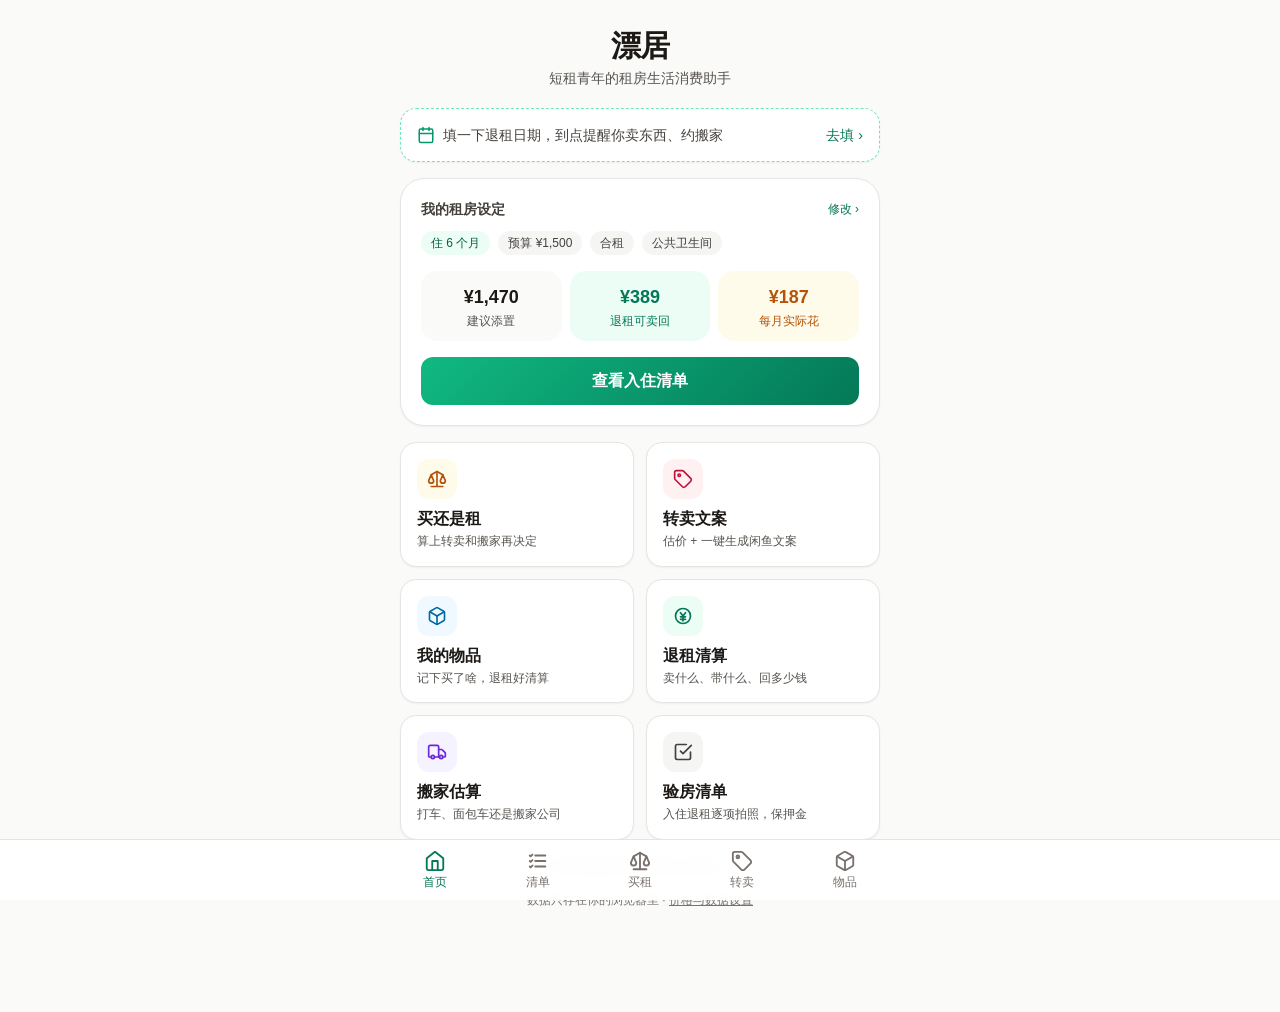
==== index.html @ 9e0af1b1 "全面优化：多页路由、本地持久化、物品库/退租清算/倒计时/验房/搬家估算、价格可改、自动更新价格、Tailwind 预编译" ====
<!DOCTYPE html>
<html lang="zh-CN">
<head>
  <meta charset="UTF-8">
  <meta name="viewport" content="width=device-width, initial-scale=1.0, viewport-fit=cover">
  <meta name="theme-color" content="#059669">
  <meta name="description" content="漂居：短租青年的租房生活消费助手。入住清单、买还是租、转卖文案、退租清算、搬家估算、验房清单。">
  <title>漂居 · 短租青年的租房生活消费助手</title>
  <link rel="icon" href="data:image/svg+xml,<svg xmlns='http://www.w3.org/2000/svg' viewBox='0 0 100 100'><text y='.9em' font-size='90'>🏠</text></svg>">
  <link rel="stylesheet" href="css/app.css">
</head>
<body class="min-h-screen">
  <a href="#main-content" class="sr-only focus:not-sr-only focus:fixed focus:top-2 focus:left-2 focus:z-50 focus:bg-white focus:px-3 focus:py-2 focus:rounded-lg">跳到主要内容</a>

  <main id="main-content" tabindex="-1" class="max-w-lg mx-auto px-4 pt-5 outline-none" style="padding-bottom: calc(96px + env(safe-area-inset-bottom));">
    <noscript><p class="text-center text-stone-700 py-10">漂居需要开启 JavaScript 才能使用。</p></noscript>
  </main>

  <nav aria-label="主导航" class="fixed bottom-0 inset-x-0 z-40 bg-white/95 backdrop-blur border-t border-stone-200" style="padding-bottom: env(safe-area-inset-bottom);">
    <ul class="max-w-lg mx-auto grid grid-cols-5 text-stone-500">
      <li><a href="#/" data-nav="/" class="flex flex-col items-center gap-0.5 py-2.5 text-xs font-medium">
        <svg width="22" height="22" viewBox="0 0 24 24" fill="none" stroke="currentColor" stroke-width="2" stroke-linecap="round" stroke-linejoin="round" aria-hidden="true"><path d="m3 9 9-7 9 7v11a2 2 0 0 1-2 2H5a2 2 0 0 1-2-2z"/><polyline points="9 22 9 12 15 12 15 22"/></svg>首页</a></li>
      <li><a href="#/recommend" data-nav="/recommend" class="flex flex-col items-center gap-0.5 py-2.5 text-xs font-medium">
        <svg width="22" height="22" viewBox="0 0 24 24" fill="none" stroke="currentColor" stroke-width="2" stroke-linecap="round" stroke-linejoin="round" aria-hidden="true"><path d="M9 6h11M9 12h11M9 18h11"/><path d="m3 6 1 1 2-2M3 12l1 1 2-2M3 18l1 1 2-2"/></svg>清单</a></li>
      <li><a href="#/buy-or-rent" data-nav="/buy-or-rent" class="flex flex-col items-center gap-0.5 py-2.5 text-xs font-medium">
        <svg width="22" height="22" viewBox="0 0 24 24" fill="none" stroke="currentColor" stroke-width="2" stroke-linecap="round" stroke-linejoin="round" aria-hidden="true"><path d="M12 3v18M5 21h14"/><path d="m5 7 7-4 7 4"/><path d="M2 14l3-7 3 7a3 3 0 0 1-6 0zM16 14l3-7 3 7a3 3 0 0 1-6 0z"/></svg>买租</a></li>
      <li><a href="#/moving" data-nav="/moving" class="flex flex-col items-center gap-0.5 py-2.5 text-xs font-medium">
        <svg width="22" height="22" viewBox="0 0 24 24" fill="none" stroke="currentColor" stroke-width="2" stroke-linecap="round" stroke-linejoin="round" aria-hidden="true"><path d="M12.6 2.6A2 2 0 0 0 11.2 2H4a2 2 0 0 0-2 2v7.2a2 2 0 0 0 .6 1.4l8.7 8.7a2.4 2.4 0 0 0 3.4 0l6.6-6.6a2.4 2.4 0 0 0 0-3.4z"/><circle cx="7.5" cy="7.5" r="1.5"/></svg>转卖</a></li>
      <li><a href="#/inventory" data-nav="/inventory" class="flex flex-col items-center gap-0.5 py-2.5 text-xs font-medium">
        <svg width="22" height="22" viewBox="0 0 24 24" fill="none" stroke="currentColor" stroke-width="2" stroke-linecap="round" stroke-linejoin="round" aria-hidden="true"><path d="M21 8a2 2 0 0 0-1-1.73l-7-4a2 2 0 0 0-2 0l-7 4A2 2 0 0 0 3 8v8a2 2 0 0 0 1 1.73l7 4a2 2 0 0 0 2 0l7-4A2 2 0 0 0 21 16Z"/><path d="m3.3 7 8.7 5 8.7-5"/><path d="M12 22V12"/></svg>物品</a></li>
    </ul>
  </nav>

  <div id="toast" role="status" aria-live="polite" class="bg-stone-900 text-white text-sm px-4 py-2.5 rounded-xl shadow-lg"></div>

  <script src="js/data.js"></script>
  <script src="js/checklists.js"></script>
  <script src="js/store.js"></script>
  <script src="js/engine.js"></script>
  <script src="js/ui.js"></script>
  <script src="js/pages-a.js"></script>
  <script src="js/pages-b.js"></script>
  <script src="js/pages-c.js"></script>
  <script src="js/handlers.js"></script>
  <script src="js/app.js"></script>
</body>
</html>
---- css/app.css ----
*,:after,:before{--tw-border-spacing-x:0;--tw-border-spacing-y:0;--tw-translate-x:0;--tw-translate-y:0;--tw-rotate:0;--tw-skew-x:0;--tw-skew-y:0;--tw-scale-x:1;--tw-scale-y:1;--tw-pan-x: ;--tw-pan-y: ;--tw-pinch-zoom: ;--tw-scroll-snap-strictness:proximity;--tw-gradient-from-position: ;--tw-gradient-via-position: ;--tw-gradient-to-position: ;--tw-ordinal: ;--tw-slashed-zero: ;--tw-numeric-figure: ;--tw-numeric-spacing: ;--tw-numeric-fraction: ;--tw-ring-inset: ;--tw-ring-offset-width:0px;--tw-ring-offset-color:#fff;--tw-ring-color:rgba(59,130,246,.5);--tw-ring-offset-shadow:0 0 #0000;--tw-ring-shadow:0 0 #0000;--tw-shadow:0 0 #0000;--tw-shadow-colored:0 0 #0000;--tw-blur: ;--tw-brightness: ;--tw-contrast: ;--tw-grayscale: ;--tw-hue-rotate: ;--tw-invert: ;--tw-saturate: ;--tw-sepia: ;--tw-drop-shadow: ;--tw-backdrop-blur: ;--tw-backdrop-brightness: ;--tw-backdrop-contrast: ;--tw-backdrop-grayscale: ;--tw-backdrop-hue-rotate: ;--tw-backdrop-invert: ;--tw-backdrop-opacity: ;--tw-backdrop-saturate: ;--tw-backdrop-sepia: ;--tw-contain-size: ;--tw-contain-layout: ;--tw-contain-paint: ;--tw-contain-style: }::backdrop{--tw-border-spacing-x:0;--tw-border-spacing-y:0;--tw-translate-x:0;--tw-translate-y:0;--tw-rotate:0;--tw-skew-x:0;--tw-skew-y:0;--tw-scale-x:1;--tw-scale-y:1;--tw-pan-x: ;--tw-pan-y: ;--tw-pinch-zoom: ;--tw-scroll-snap-strictness:proximity;--tw-gradient-from-position: ;--tw-gradient-via-position: ;--tw-gradient-to-position: ;--tw-ordinal: ;--tw-slashed-zero: ;--tw-numeric-figure: ;--tw-numeric-spacing: ;--tw-numeric-fraction: ;--tw-ring-inset: ;--tw-ring-offset-width:0px;--tw-ring-offset-color:#fff;--tw-ring-color:rgba(59,130,246,.5);--tw-ring-offset-shadow:0 0 #0000;--tw-ring-shadow:0 0 #0000;--tw-shadow:0 0 #0000;--tw-shadow-colored:0 0 #0000;--tw-blur: ;--tw-brightness: ;--tw-contrast: ;--tw-grayscale: ;--tw-hue-rotate: ;--tw-invert: ;--tw-saturate: ;--tw-sepia: ;--tw-drop-shadow: ;--tw-backdrop-blur: ;--tw-backdrop-brightness: ;--tw-backdrop-contrast: ;--tw-backdrop-grayscale: ;--tw-backdrop-hue-rotate: ;--tw-backdrop-invert: ;--tw-backdrop-opacity: ;--tw-backdrop-saturate: ;--tw-backdrop-sepia: ;--tw-contain-size: ;--tw-contain-layout: ;--tw-contain-paint: ;--tw-contain-style: }/*! tailwindcss v3.4.17 | MIT License | https://tailwindcss.com*/*,:after,:before{box-sizing:border-box;border:0 solid #e5e7eb}:after,:before{--tw-content:""}:host,html{line-height:1.5;-webkit-text-size-adjust:100%;-moz-tab-size:4;-o-tab-size:4;tab-size:4;font-family:ui-sans-serif,system-ui,sans-serif,Apple Color Emoji,Segoe UI Emoji,Segoe UI Symbol,Noto Color Emoji;font-feature-settings:normal;font-variation-settings:normal;-webkit-tap-highlight-color:transparent}body{margin:0;line-height:inherit}hr{height:0;color:inherit;border-top-width:1px}abbr:where([title]){-webkit-text-decoration:underline dotted;text-decoration:underline dotted}h1,h2,h3,h4,h5,h6{font-size:inherit;font-weight:inherit}a{color:inherit;text-decoration:inherit}b,strong{font-weight:bolder}code,kbd,pre,samp{font-family:ui-monospace,SFMono-Regular,Menlo,Monaco,Consolas,Liberation Mono,Courier New,monospace;font-feature-settings:normal;font-variation-settings:normal;font-size:1em}small{font-size:80%}sub,sup{font-size:75%;line-height:0;position:relative;vertical-align:baseline}sub{bottom:-.25em}sup{top:-.5em}table{text-indent:0;border-color:inherit;border-collapse:collapse}button,input,optgroup,select,textarea{font-family:inherit;font-feature-settings:inherit;font-variation-settings:inherit;font-size:100%;font-weight:inherit;line-height:inherit;letter-spacing:inherit;color:inherit;margin:0;padding:0}button,select{text-transform:none}button,input:where([type=button]),input:where([type=reset]),input:where([type=submit]){-webkit-appearance:button;background-color:transparent;background-image:none}:-moz-focusring{outline:auto}:-moz-ui-invalid{box-shadow:none}progress{vertical-align:baseline}::-webkit-inner-spin-button,::-webkit-outer-spin-button{height:auto}[type=search]{-webkit-appearance:textfield;outline-offset:-2px}::-webkit-search-decoration{-webkit-appearance:none}::-webkit-file-upload-button{-webkit-appearance:button;font:inherit}summary{display:list-item}blockquote,dd,dl,figure,h1,h2,h3,h4,h5,h6,hr,p,pre{margin:0}fieldset{margin:0}fieldset,legend{padding:0}menu,ol,ul{list-style:none;margin:0;padding:0}dialog{padding:0}textarea{resize:vertical}input::-moz-placeholder,textarea::-moz-placeholder{opacity:1;color:#9ca3af}input::placeholder,textarea::placeholder{opacity:1;color:#9ca3af}[role=button],button{cursor:pointer}:disabled{cursor:default}audio,canvas,embed,iframe,img,object,svg,video{display:block;vertical-align:middle}img,video{max-width:100%;height:auto}[hidden]:where(:not([hidden=until-found])){display:none}*{-webkit-tap-highlight-color:transparent}html{-webkit-text-size-adjust:100%}body{font-family:-apple-system,BlinkMacSystemFont,PingFang SC,Hiragino Sans GB,Microsoft YaHei,Noto Sans SC,sans-serif;--tw-bg-opacity:1;background-color:rgb(250 250 249/var(--tw-bg-opacity,1));--tw-text-opacity:1;color:rgb(28 25 23/var(--tw-text-opacity,1));-webkit-font-smoothing:antialiased;-moz-osx-font-smoothing:grayscale}summary::-webkit-details-marker{display:none}:focus-visible{outline:2px solid #059669;outline-offset:2px}input[type=range]{-webkit-appearance:none;-moz-appearance:none;appearance:none;height:6px;border-radius:3px;background:#e7e5e4;outline:none}input[type=range]::-webkit-slider-thumb{-webkit-appearance:none;width:24px;height:24px;border-radius:50%;background:#10b981;cursor:pointer;border:3px solid #fff;box-shadow:0 2px 8px rgba(16,185,129,.35)}input[type=range]::-moz-range-thumb{width:22px;height:22px;border-radius:50%;background:#10b981;cursor:pointer;border:3px solid #fff}.page{animation:fadeIn .3s cubic-bezier(.4,0,.2,1)}.input{border-radius:.75rem;border-width:1px;--tw-border-opacity:1;border-color:rgb(214 211 209/var(--tw-border-opacity,1));--tw-bg-opacity:1;background-color:rgb(255 255 255/var(--tw-bg-opacity,1));padding:.75rem .875rem;font-size:1rem;line-height:1.5rem;--tw-text-opacity:1;color:rgb(28 25 23/var(--tw-text-opacity,1))}.input::-moz-placeholder{--tw-placeholder-opacity:1;color:rgb(168 162 158/var(--tw-placeholder-opacity,1))}.input::placeholder{--tw-placeholder-opacity:1;color:rgb(168 162 158/var(--tw-placeholder-opacity,1))}.input{outline:2px solid transparent;outline-offset:2px}.input:focus{--tw-border-opacity:1;border-color:rgb(16 185 129/var(--tw-border-opacity,1));--tw-ring-offset-shadow:var(--tw-ring-inset) 0 0 0 var(--tw-ring-offset-width) var(--tw-ring-offset-color);--tw-ring-shadow:var(--tw-ring-inset) 0 0 0 calc(2px + var(--tw-ring-offset-width)) var(--tw-ring-color);--tw-ring-opacity:1;--tw-ring-color:rgb(209 250 229/var(--tw-ring-opacity,1))}.input-error,.input:focus{box-shadow:var(--tw-ring-offset-shadow),var(--tw-ring-shadow),var(--tw-shadow,0 0 #0000)}.input-error{--tw-border-opacity:1;border-color:rgb(251 113 133/var(--tw-border-opacity,1));--tw-ring-offset-shadow:var(--tw-ring-inset) 0 0 0 var(--tw-ring-offset-width) var(--tw-ring-offset-color);--tw-ring-shadow:var(--tw-ring-inset) 0 0 0 calc(2px + var(--tw-ring-offset-width)) var(--tw-ring-color);--tw-ring-opacity:1;--tw-ring-color:rgb(255 228 230/var(--tw-ring-opacity,1))}.chip{display:inline-flex;align-items:center;border-radius:9999px;background-color:rgb(245 245 244/var(--tw-bg-opacity,1));padding:.25rem .625rem;font-size:.75rem;line-height:1rem;font-weight:500;color:rgb(68 64 60/var(--tw-text-opacity,1))}.chip,.chip-primary{--tw-bg-opacity:1;--tw-text-opacity:1}.chip-primary{background-color:rgb(236 253 245/var(--tw-bg-opacity,1));color:rgb(6 95 70/var(--tw-text-opacity,1))}.tag{transition:all .15s}.tag.selected{background:#059669;color:#fff;border-color:#059669;box-shadow:0 2px 8px rgba(16,185,129,.25)}.gradient-card{background:linear-gradient(135deg,#10b981,#047857)}.btn-press{transition:transform .12s cubic-bezier(.4,0,.2,1)}.btn-press:active{transform:scale(.97)}.card-hover{transition:transform .2s,box-shadow .2s}.card-hover:hover{transform:translateY(-2px);box-shadow:0 10px 20px -8px rgba(0,0,0,.12)}.stagger-item{animation:slideUp .4s ease both}.emoji-lg{font-size:1.75rem;line-height:1}.sticky-summary{position:sticky;top:.5rem;z-index:20}.sticky-actions{position:sticky;bottom:calc(76px + env(safe-area-inset-bottom));z-index:20;padding-top:.5rem;background:linear-gradient(0deg,#fafaf9 70%,transparent)}.nav-active{color:#047857}.nav-active .nav-dot{opacity:1}#toast{position:fixed;left:50%;bottom:calc(92px + env(safe-area-inset-bottom));transform:translate(-50%,20px);opacity:0;pointer-events:none;transition:all .25s;z-index:50;max-width:90vw}#toast.show{opacity:1;transform:translate(-50%)}.sr-only{position:absolute;width:1px;height:1px;padding:0;margin:-1px;overflow:hidden;clip:rect(0,0,0,0);white-space:nowrap;border-width:0}.fixed{position:fixed}.inset-x-0{left:0;right:0}.bottom-0{bottom:0}.z-40{z-index:40}.mx-auto{margin-left:auto;margin-right:auto}.my-1{margin-top:.25rem;margin-bottom:.25rem}.my-2{margin-top:.5rem;margin-bottom:.5rem}.mb-1{margin-bottom:.25rem}.mb-2{margin-bottom:.5rem}.mb-3{margin-bottom:.75rem}.mb-4{margin-bottom:1rem}.mb-5{margin-bottom:1.25rem}.ml-1{margin-left:.25rem}.ml-1\.5{margin-left:.375rem}.ml-2{margin-left:.5rem}.ml-auto{margin-left:auto}.mr-1{margin-right:.25rem}.mr-2{margin-right:.5rem}.mr-3{margin-right:.75rem}.mt-0\.5{margin-top:.125rem}.mt-1{margin-top:.25rem}.mt-1\.5{margin-top:.375rem}.mt-2{margin-top:.5rem}.mt-3{margin-top:.75rem}.mt-4{margin-top:1rem}.mt-5{margin-top:1.25rem}.block{display:block}.inline-block{display:inline-block}.flex{display:flex}.inline-flex{display:inline-flex}.grid{display:grid}.hidden{display:none}.h-1\.5{height:.375rem}.h-10{height:2.5rem}.h-2{height:.5rem}.h-5{height:1.25rem}.h-full{height:100%}.max-h-\[60vh\]{max-height:60vh}.min-h-screen{min-height:100vh}.w-10{width:2.5rem}.w-14{width:3.5rem}.w-24{width:6rem}.w-5{width:1.25rem}.w-full{width:100%}.min-w-0{min-width:0}.max-w-lg{max-width:32rem}.flex-1{flex:1 1 0%}.flex-\[2\]{flex:2}.flex-shrink-0{flex-shrink:0}.cursor-pointer{cursor:pointer}.select-none{-webkit-user-select:none;-moz-user-select:none;user-select:none}.list-none{list-style-type:none}.grid-cols-1{grid-template-columns:repeat(1,minmax(0,1fr))}.grid-cols-2{grid-template-columns:repeat(2,minmax(0,1fr))}.grid-cols-3{grid-template-columns:repeat(3,minmax(0,1fr))}.grid-cols-5{grid-template-columns:repeat(5,minmax(0,1fr))}.flex-col{flex-direction:column}.flex-wrap{flex-wrap:wrap}.items-start{align-items:flex-start}.items-center{align-items:center}.items-baseline{align-items:baseline}.justify-center{justify-content:center}.justify-between{justify-content:space-between}.gap-0\.5{gap:.125rem}.gap-1{gap:.25rem}.gap-1\.5{gap:.375rem}.gap-2{gap:.5rem}.gap-3{gap:.75rem}.space-y-0>:not([hidden])~:not([hidden]){--tw-space-y-reverse:0;margin-top:calc(0px*(1 - var(--tw-space-y-reverse)));margin-bottom:calc(0px*var(--tw-space-y-reverse))}.space-y-1>:not([hidden])~:not([hidden]){--tw-space-y-reverse:0;margin-top:calc(.25rem*(1 - var(--tw-space-y-reverse)));margin-bottom:calc(.25rem*var(--tw-space-y-reverse))}.space-y-1\.5>:not([hidden])~:not([hidden]){--tw-space-y-reverse:0;margin-top:calc(.375rem*(1 - var(--tw-space-y-reverse)));margin-bottom:calc(.375rem*var(--tw-space-y-reverse))}.space-y-2>:not([hidden])~:not([hidden]){--tw-space-y-reverse:0;margin-top:calc(.5rem*(1 - var(--tw-space-y-reverse)));margin-bottom:calc(.5rem*var(--tw-space-y-reverse))}.space-y-3>:not([hidden])~:not([hidden]){--tw-space-y-reverse:0;margin-top:calc(.75rem*(1 - var(--tw-space-y-reverse)));margin-bottom:calc(.75rem*var(--tw-space-y-reverse))}.divide-y>:not([hidden])~:not([hidden]){--tw-divide-y-reverse:0;border-top-width:calc(1px*(1 - var(--tw-divide-y-reverse)));border-bottom-width:calc(1px*var(--tw-divide-y-reverse))}.divide-stone-100>:not([hidden])~:not([hidden]){--tw-divide-opacity:1;border-color:rgb(245 245 244/var(--tw-divide-opacity,1))}.overflow-hidden{overflow:hidden}.overflow-y-auto{overflow-y:auto}.truncate{overflow:hidden;text-overflow:ellipsis}.truncate,.whitespace-nowrap{white-space:nowrap}.whitespace-pre-wrap{white-space:pre-wrap}.break-words{overflow-wrap:break-word}.rounded-2xl{border-radius:1rem}.rounded-3xl{border-radius:1.5rem}.rounded-full{border-radius:9999px}.rounded-lg{border-radius:.5rem}.rounded-xl{border-radius:.75rem}.border{border-width:1px}.border-2{border-width:2px}.border-b{border-bottom-width:1px}.border-t{border-top-width:1px}.border-dashed{border-style:dashed}.border-amber-100{--tw-border-opacity:1;border-color:rgb(254 243 199/var(--tw-border-opacity,1))}.border-amber-200{--tw-border-opacity:1;border-color:rgb(253 230 138/var(--tw-border-opacity,1))}.border-amber-400{--tw-border-opacity:1;border-color:rgb(251 191 36/var(--tw-border-opacity,1))}.border-amber-50{--tw-border-opacity:1;border-color:rgb(255 251 235/var(--tw-border-opacity,1))}.border-amber-500{--tw-border-opacity:1;border-color:rgb(245 158 11/var(--tw-border-opacity,1))}.border-amber-700{--tw-border-opacity:1;border-color:rgb(180 83 9/var(--tw-border-opacity,1))}.border-amber-800{--tw-border-opacity:1;border-color:rgb(146 64 14/var(--tw-border-opacity,1))}.border-primary-100{--tw-border-opacity:1;border-color:rgb(209 250 229/var(--tw-border-opacity,1))}.border-primary-200{--tw-border-opacity:1;border-color:rgb(167 243 208/var(--tw-border-opacity,1))}.border-primary-300{--tw-border-opacity:1;border-color:rgb(110 231 183/var(--tw-border-opacity,1))}.border-primary-400{--tw-border-opacity:1;border-color:rgb(52 211 153/var(--tw-border-opacity,1))}.border-primary-50{--tw-border-opacity:1;border-color:rgb(236 253 245/var(--tw-border-opacity,1))}.border-primary-500{--tw-border-opacity:1;border-color:rgb(16 185 129/var(--tw-border-opacity,1))}.border-primary-700{--tw-border-opacity:1;border-color:rgb(4 120 87/var(--tw-border-opacity,1))}.border-primary-800{--tw-border-opacity:1;border-color:rgb(6 95 70/var(--tw-border-opacity,1))}.border-rose-100{--tw-border-opacity:1;border-color:rgb(255 228 230/var(--tw-border-opacity,1))}.border-rose-200{--tw-border-opacity:1;border-color:rgb(254 205 211/var(--tw-border-opacity,1))}.border-rose-300{--tw-border-opacity:1;border-color:rgb(253 164 175/var(--tw-border-opacity,1))}.border-rose-50{--tw-border-opacity:1;border-color:rgb(255 241 242/var(--tw-border-opacity,1))}.border-rose-500{--tw-border-opacity:1;border-color:rgb(244 63 94/var(--tw-border-opacity,1))}.border-rose-700{--tw-border-opacity:1;border-color:rgb(190 18 60/var(--tw-border-opacity,1))}.border-rose-800{--tw-border-opacity:1;border-color:rgb(159 18 57/var(--tw-border-opacity,1))}.border-stone-100{--tw-border-opacity:1;border-color:rgb(245 245 244/var(--tw-border-opacity,1))}.border-stone-200{--tw-border-opacity:1;border-color:rgb(231 229 228/var(--tw-border-opacity,1))}.border-stone-300{--tw-border-opacity:1;border-color:rgb(214 211 209/var(--tw-border-opacity,1))}.border-transparent{border-color:transparent}.bg-amber-100{--tw-bg-opacity:1;background-color:rgb(254 243 199/var(--tw-bg-opacity,1))}.bg-amber-200{--tw-bg-opacity:1;background-color:rgb(253 230 138/var(--tw-bg-opacity,1))}.bg-amber-50{--tw-bg-opacity:1;background-color:rgb(255 251 235/var(--tw-bg-opacity,1))}.bg-amber-50\/70{background-color:rgba(255,251,235,.7)}.bg-amber-500{--tw-bg-opacity:1;background-color:rgb(245 158 11/var(--tw-bg-opacity,1))}.bg-amber-600{--tw-bg-opacity:1;background-color:rgb(217 119 6/var(--tw-bg-opacity,1))}.bg-amber-700{--tw-bg-opacity:1;background-color:rgb(180 83 9/var(--tw-bg-opacity,1))}.bg-amber-800{--tw-bg-opacity:1;background-color:rgb(146 64 14/var(--tw-bg-opacity,1))}.bg-primary-100{--tw-bg-opacity:1;background-color:rgb(209 250 229/var(--tw-bg-opacity,1))}.bg-primary-200{--tw-bg-opacity:1;background-color:rgb(167 243 208/var(--tw-bg-opacity,1))}.bg-primary-50{--tw-bg-opacity:1;background-color:rgb(236 253 245/var(--tw-bg-opacity,1))}.bg-primary-50\/70{background-color:rgba(236,253,245,.7)}.bg-primary-500{--tw-bg-opacity:1;background-color:rgb(16 185 129/var(--tw-bg-opacity,1))}.bg-primary-600{--tw-bg-opacity:1;background-color:rgb(5 150 105/var(--tw-bg-opacity,1))}.bg-primary-700{--tw-bg-opacity:1;background-color:rgb(4 120 87/var(--tw-bg-opacity,1))}.bg-primary-800{--tw-bg-opacity:1;background-color:rgb(6 95 70/var(--tw-bg-opacity,1))}.bg-rose-100{--tw-bg-opacity:1;background-color:rgb(255 228 230/var(--tw-bg-opacity,1))}.bg-rose-200{--tw-bg-opacity:1;background-color:rgb(254 205 211/var(--tw-bg-opacity,1))}.bg-rose-50{--tw-bg-opacity:1;background-color:rgb(255 241 242/var(--tw-bg-opacity,1))}.bg-rose-50\/70{background-color:rgba(255,241,242,.7)}.bg-rose-500{--tw-bg-opacity:1;background-color:rgb(244 63 94/var(--tw-bg-opacity,1))}.bg-rose-700{--tw-bg-opacity:1;background-color:rgb(190 18 60/var(--tw-bg-opacity,1))}.bg-rose-800{--tw-bg-opacity:1;background-color:rgb(159 18 57/var(--tw-bg-opacity,1))}.bg-sky-50{--tw-bg-opacity:1;background-color:rgb(240 249 255/var(--tw-bg-opacity,1))}.bg-stone-100{--tw-bg-opacity:1;background-color:rgb(245 245 244/var(--tw-bg-opacity,1))}.bg-stone-200{--tw-bg-opacity:1;background-color:rgb(231 229 228/var(--tw-bg-opacity,1))}.bg-stone-50{--tw-bg-opacity:1;background-color:rgb(250 250 249/var(--tw-bg-opacity,1))}.bg-stone-700{--tw-bg-opacity:1;background-color:rgb(68 64 60/var(--tw-bg-opacity,1))}.bg-stone-900{--tw-bg-opacity:1;background-color:rgb(28 25 23/var(--tw-bg-opacity,1))}.bg-violet-50{--tw-bg-opacity:1;background-color:rgb(245 243 255/var(--tw-bg-opacity,1))}.bg-white{--tw-bg-opacity:1;background-color:rgb(255 255 255/var(--tw-bg-opacity,1))}.bg-white\/95{background-color:hsla(0,0%,100%,.95)}.p-1{padding:.25rem}.p-2\.5{padding:.625rem}.p-3{padding:.75rem}.p-3\.5{padding:.875rem}.p-4{padding:1rem}.p-5{padding:1.25rem}.p-6{padding:1.5rem}.px-1{padding-left:.25rem;padding-right:.25rem}.px-2{padding-left:.5rem;padding-right:.5rem}.px-2\.5{padding-left:.625rem;padding-right:.625rem}.px-3{padding-left:.75rem;padding-right:.75rem}.px-4{padding-left:1rem;padding-right:1rem}.px-5{padding-left:1.25rem;padding-right:1.25rem}.py-0\.5{padding-top:.125rem;padding-bottom:.125rem}.py-1\.5{padding-top:.375rem;padding-bottom:.375rem}.py-10{padding-top:2.5rem;padding-bottom:2.5rem}.py-2{padding-top:.5rem;padding-bottom:.5rem}.py-2\.5{padding-top:.625rem;padding-bottom:.625rem}.py-3{padding-top:.75rem;padding-bottom:.75rem}.py-3\.5{padding-top:.875rem;padding-bottom:.875rem}.py-4{padding-top:1rem;padding-bottom:1rem}.py-6{padding-top:1.5rem;padding-bottom:1.5rem}.pb-2{padding-bottom:.5rem}.pb-4{padding-bottom:1rem}.pt-0\.5{padding-top:.125rem}.pt-2{padding-top:.5rem}.pt-3{padding-top:.75rem}.pt-5{padding-top:1.25rem}.text-left{text-align:left}.text-center{text-align:center}.text-right{text-align:right}.font-sans{font-family:ui-sans-serif,system-ui,sans-serif,Apple Color Emoji,Segoe UI Emoji,Segoe UI Symbol,Noto Color Emoji}.text-2xl{font-size:1.5rem;line-height:2rem}.text-3xl{font-size:1.875rem;line-height:2.25rem}.text-4xl{font-size:2.25rem;line-height:2.5rem}.text-5xl{font-size:3rem;line-height:1}.text-lg{font-size:1.125rem;line-height:1.75rem}.text-sm{font-size:.875rem;line-height:1.25rem}.text-xl{font-size:1.25rem;line-height:1.75rem}.text-xs{font-size:.75rem;line-height:1rem}.font-bold{font-weight:700}.font-medium{font-weight:500}.font-semibold{font-weight:600}.italic{font-style:italic}.leading-relaxed{line-height:1.625}.leading-snug{line-height:1.375}.tracking-tight{letter-spacing:-.025em}.text-amber-100{--tw-text-opacity:1;color:rgb(254 243 199/var(--tw-text-opacity,1))}.text-amber-200{--tw-text-opacity:1;color:rgb(253 230 138/var(--tw-text-opacity,1))}.text-amber-50{--tw-text-opacity:1;color:rgb(255 251 235/var(--tw-text-opacity,1))}.text-amber-500{--tw-text-opacity:1;color:rgb(245 158 11/var(--tw-text-opacity,1))}.text-amber-700{--tw-text-opacity:1;color:rgb(180 83 9/var(--tw-text-opacity,1))}.text-amber-800{--tw-text-opacity:1;color:rgb(146 64 14/var(--tw-text-opacity,1))}.text-primary-100{--tw-text-opacity:1;color:rgb(209 250 229/var(--tw-text-opacity,1))}.text-primary-200{--tw-text-opacity:1;color:rgb(167 243 208/var(--tw-text-opacity,1))}.text-primary-50{--tw-text-opacity:1;color:rgb(236 253 245/var(--tw-text-opacity,1))}.text-primary-500{--tw-text-opacity:1;color:rgb(16 185 129/var(--tw-text-opacity,1))}.text-primary-600{--tw-text-opacity:1;color:rgb(5 150 105/var(--tw-text-opacity,1))}.text-primary-700{--tw-text-opacity:1;color:rgb(4 120 87/var(--tw-text-opacity,1))}.text-primary-800{--tw-text-opacity:1;color:rgb(6 95 70/var(--tw-text-opacity,1))}.text-rose-100{--tw-text-opacity:1;color:rgb(255 228 230/var(--tw-text-opacity,1))}.text-rose-200{--tw-text-opacity:1;color:rgb(254 205 211/var(--tw-text-opacity,1))}.text-rose-50{--tw-text-opacity:1;color:rgb(255 241 242/var(--tw-text-opacity,1))}.text-rose-500{--tw-text-opacity:1;color:rgb(244 63 94/var(--tw-text-opacity,1))}.text-rose-600{--tw-text-opacity:1;color:rgb(225 29 72/var(--tw-text-opacity,1))}.text-rose-700{--tw-text-opacity:1;color:rgb(190 18 60/var(--tw-text-opacity,1))}.text-rose-800{--tw-text-opacity:1;color:rgb(159 18 57/var(--tw-text-opacity,1))}.text-sky-700{--tw-text-opacity:1;color:rgb(3 105 161/var(--tw-text-opacity,1))}.text-stone-500{--tw-text-opacity:1;color:rgb(120 113 108/var(--tw-text-opacity,1))}.text-stone-600{--tw-text-opacity:1;color:rgb(87 83 78/var(--tw-text-opacity,1))}.text-stone-700{--tw-text-opacity:1;color:rgb(68 64 60/var(--tw-text-opacity,1))}.text-stone-800{--tw-text-opacity:1;color:rgb(41 37 36/var(--tw-text-opacity,1))}.text-stone-900{--tw-text-opacity:1;color:rgb(28 25 23/var(--tw-text-opacity,1))}.text-violet-700{--tw-text-opacity:1;color:rgb(109 40 217/var(--tw-text-opacity,1))}.text-white{--tw-text-opacity:1;color:rgb(255 255 255/var(--tw-text-opacity,1))}.underline{text-decoration-line:underline}.line-through{text-decoration-line:line-through}.accent-emerald-600{accent-color:#059669}.opacity-90{opacity:.9}.opacity-95{opacity:.95}.shadow-lg{--tw-shadow:0 10px 15px -3px rgba(0,0,0,.1),0 4px 6px -4px rgba(0,0,0,.1);--tw-shadow-colored:0 10px 15px -3px var(--tw-shadow-color),0 4px 6px -4px var(--tw-shadow-color)}.shadow-lg,.shadow-sm{box-shadow:var(--tw-ring-offset-shadow,0 0 #0000),var(--tw-ring-shadow,0 0 #0000),var(--tw-shadow)}.shadow-sm{--tw-shadow:0 1px 2px 0 rgba(0,0,0,.05);--tw-shadow-colored:0 1px 2px 0 var(--tw-shadow-color)}.outline-none{outline:2px solid transparent;outline-offset:2px}.ring-2{--tw-ring-offset-shadow:var(--tw-ring-inset) 0 0 0 var(--tw-ring-offset-width) var(--tw-ring-offset-color);--tw-ring-shadow:var(--tw-ring-inset) 0 0 0 calc(2px + var(--tw-ring-offset-width)) var(--tw-ring-color);box-shadow:var(--tw-ring-offset-shadow),var(--tw-ring-shadow),var(--tw-shadow,0 0 #0000)}.ring-amber-100{--tw-ring-opacity:1;--tw-ring-color:rgb(254 243 199/var(--tw-ring-opacity,1))}.ring-primary-100{--tw-ring-opacity:1;--tw-ring-color:rgb(209 250 229/var(--tw-ring-opacity,1))}.filter{filter:var(--tw-blur) var(--tw-brightness) var(--tw-contrast) var(--tw-grayscale) var(--tw-hue-rotate) var(--tw-invert) var(--tw-saturate) var(--tw-sepia) var(--tw-drop-shadow)}.backdrop-blur{--tw-backdrop-blur:blur(8px);-webkit-backdrop-filter:var(--tw-backdrop-blur) var(--tw-backdrop-brightness) var(--tw-backdrop-contrast) var(--tw-backdrop-grayscale) var(--tw-backdrop-hue-rotate) var(--tw-backdrop-invert) var(--tw-backdrop-opacity) var(--tw-backdrop-saturate) var(--tw-backdrop-sepia);backdrop-filter:var(--tw-backdrop-blur) var(--tw-backdrop-brightness) var(--tw-backdrop-contrast) var(--tw-backdrop-grayscale) var(--tw-backdrop-hue-rotate) var(--tw-backdrop-invert) var(--tw-backdrop-opacity) var(--tw-backdrop-saturate) var(--tw-backdrop-sepia)}.transition-transform{transition-property:transform;transition-timing-function:cubic-bezier(.4,0,.2,1);transition-duration:.15s}@keyframes fadeIn{0%{opacity:0;transform:translateY(6px)}to{opacity:1;transform:none}}@keyframes slideUp{0%{opacity:0;transform:translateY(10px)}to{opacity:1;transform:none}}@media (prefers-reduced-motion:reduce){*,:after,:before{animation-duration:.01ms!important;transition-duration:.01ms!important}}.last\:border-0:last-child{border-width:0}.focus\:not-sr-only:focus{position:static;width:auto;height:auto;padding:0;margin:0;overflow:visible;clip:auto;white-space:normal}.focus\:fixed:focus{position:fixed}.focus\:left-2:focus{left:.5rem}.focus\:top-2:focus{top:.5rem}.focus\:z-50:focus{z-index:50}.focus\:rounded-lg:focus{border-radius:.5rem}.focus\:bg-white:focus{--tw-bg-opacity:1;background-color:rgb(255 255 255/var(--tw-bg-opacity,1))}.focus\:px-3:focus{padding-left:.75rem;padding-right:.75rem}.focus\:py-2:focus{padding-top:.5rem;padding-bottom:.5rem}.group[open] .group-open\:rotate-90{--tw-rotate:90deg;transform:translate(var(--tw-translate-x),var(--tw-translate-y)) rotate(var(--tw-rotate)) skewX(var(--tw-skew-x)) skewY(var(--tw-skew-y)) scaleX(var(--tw-scale-x)) scaleY(var(--tw-scale-y))}@media (min-width:380px){.min-\[380px\]\:grid-cols-2{grid-template-columns:repeat(2,minmax(0,1fr))}}@media (min-width:400px){.min-\[400px\]\:grid-cols-3{grid-template-columns:repeat(3,minmax(0,1fr))}}
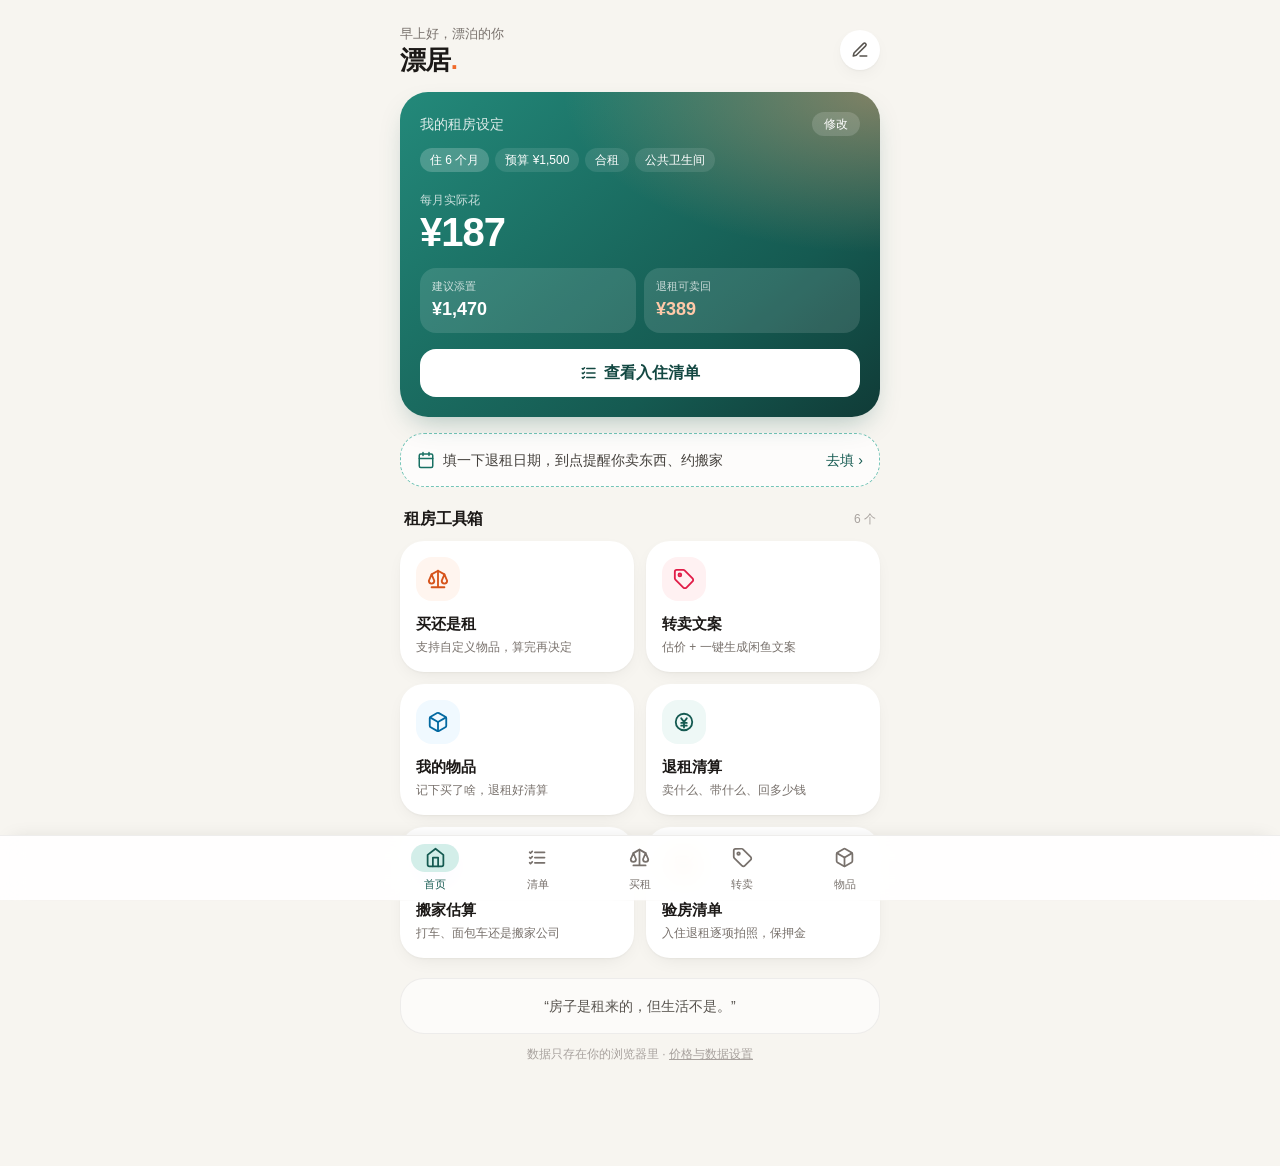
==== commit a2fdb144: "买还是租支持自定义物品；整体 UI 升级（配色、卡片、导航、结果页）；修复吸顶按钮遮挡与卡片文字截断" ====
--- a/index.html
+++ b/index.html
@@ -3,7 +3,7 @@
 <head>
   <meta charset="UTF-8">
   <meta name="viewport" content="width=device-width, initial-scale=1.0, viewport-fit=cover">
-  <meta name="theme-color" content="#059669">
+  <meta name="theme-color" content="#155A51">
   <meta name="description" content="漂居：短租青年的租房生活消费助手。入住清单、买还是租、转卖文案、退租清算、搬家估算、验房清单。">
   <title>漂居 · 短租青年的租房生活消费助手</title>
   <link rel="icon" href="data:image/svg+xml,<svg xmlns='http://www.w3.org/2000/svg' viewBox='0 0 100 100'><text y='.9em' font-size='90'>🏠</text></svg>">
@@ -16,18 +16,13 @@
     <noscript><p class="text-center text-stone-700 py-10">漂居需要开启 JavaScript 才能使用。</p></noscript>
   </main>
 
-  <nav aria-label="主导航" class="fixed bottom-0 inset-x-0 z-40 bg-white/95 backdrop-blur border-t border-stone-200" style="padding-bottom: env(safe-area-inset-bottom);">
+  <nav aria-label="主导航" class="fixed bottom-0 inset-x-0 z-40 bg-white/90 backdrop-blur-md border-t border-stone-200/70 shadow-[0_-6px_20px_-12px_rgba(28,25,23,.15)]" style="padding-bottom: env(safe-area-inset-bottom);">
     <ul class="max-w-lg mx-auto grid grid-cols-5 text-stone-500">
-      <li><a href="#/" data-nav="/" class="flex flex-col items-center gap-0.5 py-2.5 text-xs font-medium">
-        <svg width="22" height="22" viewBox="0 0 24 24" fill="none" stroke="currentColor" stroke-width="2" stroke-linecap="round" stroke-linejoin="round" aria-hidden="true"><path d="m3 9 9-7 9 7v11a2 2 0 0 1-2 2H5a2 2 0 0 1-2-2z"/><polyline points="9 22 9 12 15 12 15 22"/></svg>首页</a></li>
-      <li><a href="#/recommend" data-nav="/recommend" class="flex flex-col items-center gap-0.5 py-2.5 text-xs font-medium">
-        <svg width="22" height="22" viewBox="0 0 24 24" fill="none" stroke="currentColor" stroke-width="2" stroke-linecap="round" stroke-linejoin="round" aria-hidden="true"><path d="M9 6h11M9 12h11M9 18h11"/><path d="m3 6 1 1 2-2M3 12l1 1 2-2M3 18l1 1 2-2"/></svg>清单</a></li>
-      <li><a href="#/buy-or-rent" data-nav="/buy-or-rent" class="flex flex-col items-center gap-0.5 py-2.5 text-xs font-medium">
-        <svg width="22" height="22" viewBox="0 0 24 24" fill="none" stroke="currentColor" stroke-width="2" stroke-linecap="round" stroke-linejoin="round" aria-hidden="true"><path d="M12 3v18M5 21h14"/><path d="m5 7 7-4 7 4"/><path d="M2 14l3-7 3 7a3 3 0 0 1-6 0zM16 14l3-7 3 7a3 3 0 0 1-6 0z"/></svg>买租</a></li>
-      <li><a href="#/moving" data-nav="/moving" class="flex flex-col items-center gap-0.5 py-2.5 text-xs font-medium">
-        <svg width="22" height="22" viewBox="0 0 24 24" fill="none" stroke="currentColor" stroke-width="2" stroke-linecap="round" stroke-linejoin="round" aria-hidden="true"><path d="M12.6 2.6A2 2 0 0 0 11.2 2H4a2 2 0 0 0-2 2v7.2a2 2 0 0 0 .6 1.4l8.7 8.7a2.4 2.4 0 0 0 3.4 0l6.6-6.6a2.4 2.4 0 0 0 0-3.4z"/><circle cx="7.5" cy="7.5" r="1.5"/></svg>转卖</a></li>
-      <li><a href="#/inventory" data-nav="/inventory" class="flex flex-col items-center gap-0.5 py-2.5 text-xs font-medium">
-        <svg width="22" height="22" viewBox="0 0 24 24" fill="none" stroke="currentColor" stroke-width="2" stroke-linecap="round" stroke-linejoin="round" aria-hidden="true"><path d="M21 8a2 2 0 0 0-1-1.73l-7-4a2 2 0 0 0-2 0l-7 4A2 2 0 0 0 3 8v8a2 2 0 0 0 1 1.73l7 4a2 2 0 0 0 2 0l7-4A2 2 0 0 0 21 16Z"/><path d="m3.3 7 8.7 5 8.7-5"/><path d="M12 22V12"/></svg>物品</a></li>
+      <li><a href="#/" data-nav="/" class="nav-link flex flex-col items-center gap-1 pt-2 pb-2 text-[11px] font-medium"><span class="nav-ic"><svg width="21" height="21" viewBox="0 0 24 24" fill="none" stroke="currentColor" stroke-width="2" stroke-linecap="round" stroke-linejoin="round" aria-hidden="true"><path d="m3 9 9-7 9 7v11a2 2 0 0 1-2 2H5a2 2 0 0 1-2-2z"/><polyline points="9 22 9 12 15 12 15 22"/></svg></span>首页</a></li>
+      <li><a href="#/recommend" data-nav="/recommend" class="nav-link flex flex-col items-center gap-1 pt-2 pb-2 text-[11px] font-medium"><span class="nav-ic"><svg width="21" height="21" viewBox="0 0 24 24" fill="none" stroke="currentColor" stroke-width="2" stroke-linecap="round" stroke-linejoin="round" aria-hidden="true"><path d="M9 6h11M9 12h11M9 18h11"/><path d="m3 6 1 1 2-2M3 12l1 1 2-2M3 18l1 1 2-2"/></svg></span>清单</a></li>
+      <li><a href="#/buy-or-rent" data-nav="/buy-or-rent" class="nav-link flex flex-col items-center gap-1 pt-2 pb-2 text-[11px] font-medium"><span class="nav-ic"><svg width="21" height="21" viewBox="0 0 24 24" fill="none" stroke="currentColor" stroke-width="2" stroke-linecap="round" stroke-linejoin="round" aria-hidden="true"><path d="M12 3v18M5 21h14"/><path d="m5 7 7-4 7 4"/><path d="M2 14l3-7 3 7a3 3 0 0 1-6 0zM16 14l3-7 3 7a3 3 0 0 1-6 0z"/></svg></span>买租</a></li>
+      <li><a href="#/moving" data-nav="/moving" class="nav-link flex flex-col items-center gap-1 pt-2 pb-2 text-[11px] font-medium"><span class="nav-ic"><svg width="21" height="21" viewBox="0 0 24 24" fill="none" stroke="currentColor" stroke-width="2" stroke-linecap="round" stroke-linejoin="round" aria-hidden="true"><path d="M12.6 2.6A2 2 0 0 0 11.2 2H4a2 2 0 0 0-2 2v7.2a2 2 0 0 0 .6 1.4l8.7 8.7a2.4 2.4 0 0 0 3.4 0l6.6-6.6a2.4 2.4 0 0 0 0-3.4z"/><circle cx="7.5" cy="7.5" r="1.5"/></svg></span>转卖</a></li>
+      <li><a href="#/inventory" data-nav="/inventory" class="nav-link flex flex-col items-center gap-1 pt-2 pb-2 text-[11px] font-medium"><span class="nav-ic"><svg width="21" height="21" viewBox="0 0 24 24" fill="none" stroke="currentColor" stroke-width="2" stroke-linecap="round" stroke-linejoin="round" aria-hidden="true"><path d="M21 8a2 2 0 0 0-1-1.73l-7-4a2 2 0 0 0-2 0l-7 4A2 2 0 0 0 3 8v8a2 2 0 0 0 1 1.73l7 4a2 2 0 0 0 2 0l7-4A2 2 0 0 0 21 16Z"/><path d="m3.3 7 8.7 5 8.7-5"/><path d="M12 22V12"/></svg></span>物品</a></li>
     </ul>
   </nav>
 
--- a/css/app.css
+++ b/css/app.css
@@ -1 +1 @@
-*,:after,:before{--tw-border-spacing-x:0;--tw-border-spacing-y:0;--tw-translate-x:0;--tw-translate-y:0;--tw-rotate:0;--tw-skew-x:0;--tw-skew-y:0;--tw-scale-x:1;--tw-scale-y:1;--tw-pan-x: ;--tw-pan-y: ;--tw-pinch-zoom: ;--tw-scroll-snap-strictness:proximity;--tw-gradient-from-position: ;--tw-gradient-via-position: ;--tw-gradient-to-position: ;--tw-ordinal: ;--tw-slashed-zero: ;--tw-numeric-figure: ;--tw-numeric-spacing: ;--tw-numeric-fraction: ;--tw-ring-inset: ;--tw-ring-offset-width:0px;--tw-ring-offset-color:#fff;--tw-ring-color:rgba(59,130,246,.5);--tw-ring-offset-shadow:0 0 #0000;--tw-ring-shadow:0 0 #0000;--tw-shadow:0 0 #0000;--tw-shadow-colored:0 0 #0000;--tw-blur: ;--tw-brightness: ;--tw-contrast: ;--tw-grayscale: ;--tw-hue-rotate: ;--tw-invert: ;--tw-saturate: ;--tw-sepia: ;--tw-drop-shadow: ;--tw-backdrop-blur: ;--tw-backdrop-brightness: ;--tw-backdrop-contrast: ;--tw-backdrop-grayscale: ;--tw-backdrop-hue-rotate: ;--tw-backdrop-invert: ;--tw-backdrop-opacity: ;--tw-backdrop-saturate: ;--tw-backdrop-sepia: ;--tw-contain-size: ;--tw-contain-layout: ;--tw-contain-paint: ;--tw-contain-style: }::backdrop{--tw-border-spacing-x:0;--tw-border-spacing-y:0;--tw-translate-x:0;--tw-translate-y:0;--tw-rotate:0;--tw-skew-x:0;--tw-skew-y:0;--tw-scale-x:1;--tw-scale-y:1;--tw-pan-x: ;--tw-pan-y: ;--tw-pinch-zoom: ;--tw-scroll-snap-strictness:proximity;--tw-gradient-from-position: ;--tw-gradient-via-position: ;--tw-gradient-to-position: ;--tw-ordinal: ;--tw-slashed-zero: ;--tw-numeric-figure: ;--tw-numeric-spacing: ;--tw-numeric-fraction: ;--tw-ring-inset: ;--tw-ring-offset-width:0px;--tw-ring-offset-color:#fff;--tw-ring-color:rgba(59,130,246,.5);--tw-ring-offset-shadow:0 0 #0000;--tw-ring-shadow:0 0 #0000;--tw-shadow:0 0 #0000;--tw-shadow-colored:0 0 #0000;--tw-blur: ;--tw-brightness: ;--tw-contrast: ;--tw-grayscale: ;--tw-hue-rotate: ;--tw-invert: ;--tw-saturate: ;--tw-sepia: ;--tw-drop-shadow: ;--tw-backdrop-blur: ;--tw-backdrop-brightness: ;--tw-backdrop-contrast: ;--tw-backdrop-grayscale: ;--tw-backdrop-hue-rotate: ;--tw-backdrop-invert: ;--tw-backdrop-opacity: ;--tw-backdrop-saturate: ;--tw-backdrop-sepia: ;--tw-contain-size: ;--tw-contain-layout: ;--tw-contain-paint: ;--tw-contain-style: }/*! tailwindcss v3.4.17 | MIT License | https://tailwindcss.com*/*,:after,:before{box-sizing:border-box;border:0 solid #e5e7eb}:after,:before{--tw-content:""}:host,html{line-height:1.5;-webkit-text-size-adjust:100%;-moz-tab-size:4;-o-tab-size:4;tab-size:4;font-family:ui-sans-serif,system-ui,sans-serif,Apple Color Emoji,Segoe UI Emoji,Segoe UI Symbol,Noto Color Emoji;font-feature-settings:normal;font-variation-settings:normal;-webkit-tap-highlight-color:transparent}body{margin:0;line-height:inherit}hr{height:0;color:inherit;border-top-width:1px}abbr:where([title]){-webkit-text-decoration:underline dotted;text-decoration:underline dotted}h1,h2,h3,h4,h5,h6{font-size:inherit;font-weight:inherit}a{color:inherit;text-decoration:inherit}b,strong{font-weight:bolder}code,kbd,pre,samp{font-family:ui-monospace,SFMono-Regular,Menlo,Monaco,Consolas,Liberation Mono,Courier New,monospace;font-feature-settings:normal;font-variation-settings:normal;font-size:1em}small{font-size:80%}sub,sup{font-size:75%;line-height:0;position:relative;vertical-align:baseline}sub{bottom:-.25em}sup{top:-.5em}table{text-indent:0;border-color:inherit;border-collapse:collapse}button,input,optgroup,select,textarea{font-family:inherit;font-feature-settings:inherit;font-variation-settings:inherit;font-size:100%;font-weight:inherit;line-height:inherit;letter-spacing:inherit;color:inherit;margin:0;padding:0}button,select{text-transform:none}button,input:where([type=button]),input:where([type=reset]),input:where([type=submit]){-webkit-appearance:button;background-color:transparent;background-image:none}:-moz-focusring{outline:auto}:-moz-ui-invalid{box-shadow:none}progress{vertical-align:baseline}::-webkit-inner-spin-button,::-webkit-outer-spin-button{height:auto}[type=search]{-webkit-appearance:textfield;outline-offset:-2px}::-webkit-search-decoration{-webkit-appearance:none}::-webkit-file-upload-button{-webkit-appearance:button;font:inherit}summary{display:list-item}blockquote,dd,dl,figure,h1,h2,h3,h4,h5,h6,hr,p,pre{margin:0}fieldset{margin:0}fieldset,legend{padding:0}menu,ol,ul{list-style:none;margin:0;padding:0}dialog{padding:0}textarea{resize:vertical}input::-moz-placeholder,textarea::-moz-placeholder{opacity:1;color:#9ca3af}input::placeholder,textarea::placeholder{opacity:1;color:#9ca3af}[role=button],button{cursor:pointer}:disabled{cursor:default}audio,canvas,embed,iframe,img,object,svg,video{display:block;vertical-align:middle}img,video{max-width:100%;height:auto}[hidden]:where(:not([hidden=until-found])){display:none}*{-webkit-tap-highlight-color:transparent}html{-webkit-text-size-adjust:100%}body{font-family:-apple-system,BlinkMacSystemFont,PingFang SC,Hiragino Sans GB,Microsoft YaHei,Noto Sans SC,sans-serif;--tw-bg-opacity:1;background-color:rgb(250 250 249/var(--tw-bg-opacity,1));--tw-text-opacity:1;color:rgb(28 25 23/var(--tw-text-opacity,1));-webkit-font-smoothing:antialiased;-moz-osx-font-smoothing:grayscale}summary::-webkit-details-marker{display:none}:focus-visible{outline:2px solid #059669;outline-offset:2px}input[type=range]{-webkit-appearance:none;-moz-appearance:none;appearance:none;height:6px;border-radius:3px;background:#e7e5e4;outline:none}input[type=range]::-webkit-slider-thumb{-webkit-appearance:none;width:24px;height:24px;border-radius:50%;background:#10b981;cursor:pointer;border:3px solid #fff;box-shadow:0 2px 8px rgba(16,185,129,.35)}input[type=range]::-moz-range-thumb{width:22px;height:22px;border-radius:50%;background:#10b981;cursor:pointer;border:3px solid #fff}.page{animation:fadeIn .3s cubic-bezier(.4,0,.2,1)}.input{border-radius:.75rem;border-width:1px;--tw-border-opacity:1;border-color:rgb(214 211 209/var(--tw-border-opacity,1));--tw-bg-opacity:1;background-color:rgb(255 255 255/var(--tw-bg-opacity,1));padding:.75rem .875rem;font-size:1rem;line-height:1.5rem;--tw-text-opacity:1;color:rgb(28 25 23/var(--tw-text-opacity,1))}.input::-moz-placeholder{--tw-placeholder-opacity:1;color:rgb(168 162 158/var(--tw-placeholder-opacity,1))}.input::placeholder{--tw-placeholder-opacity:1;color:rgb(168 162 158/var(--tw-placeholder-opacity,1))}.input{outline:2px solid transparent;outline-offset:2px}.input:focus{--tw-border-opacity:1;border-color:rgb(16 185 129/var(--tw-border-opacity,1));--tw-ring-offset-shadow:var(--tw-ring-inset) 0 0 0 var(--tw-ring-offset-width) var(--tw-ring-offset-color);--tw-ring-shadow:var(--tw-ring-inset) 0 0 0 calc(2px + var(--tw-ring-offset-width)) var(--tw-ring-color);--tw-ring-opacity:1;--tw-ring-color:rgb(209 250 229/var(--tw-ring-opacity,1))}.input-error,.input:focus{box-shadow:var(--tw-ring-offset-shadow),var(--tw-ring-shadow),var(--tw-shadow,0 0 #0000)}.input-error{--tw-border-opacity:1;border-color:rgb(251 113 133/var(--tw-border-opacity,1));--tw-ring-offset-shadow:var(--tw-ring-inset) 0 0 0 var(--tw-ring-offset-width) var(--tw-ring-offset-color);--tw-ring-shadow:var(--tw-ring-inset) 0 0 0 calc(2px + var(--tw-ring-offset-width)) var(--tw-ring-color);--tw-ring-opacity:1;--tw-ring-color:rgb(255 228 230/var(--tw-ring-opacity,1))}.chip{display:inline-flex;align-items:center;border-radius:9999px;background-color:rgb(245 245 244/var(--tw-bg-opacity,1));padding:.25rem .625rem;font-size:.75rem;line-height:1rem;font-weight:500;color:rgb(68 64 60/var(--tw-text-opacity,1))}.chip,.chip-primary{--tw-bg-opacity:1;--tw-text-opacity:1}.chip-primary{background-color:rgb(236 253 245/var(--tw-bg-opacity,1));color:rgb(6 95 70/var(--tw-text-opacity,1))}.tag{transition:all .15s}.tag.selected{background:#059669;color:#fff;border-color:#059669;box-shadow:0 2px 8px rgba(16,185,129,.25)}.gradient-card{background:linear-gradient(135deg,#10b981,#047857)}.btn-press{transition:transform .12s cubic-bezier(.4,0,.2,1)}.btn-press:active{transform:scale(.97)}.card-hover{transition:transform .2s,box-shadow .2s}.card-hover:hover{transform:translateY(-2px);box-shadow:0 10px 20px -8px rgba(0,0,0,.12)}.stagger-item{animation:slideUp .4s ease both}.emoji-lg{font-size:1.75rem;line-height:1}.sticky-summary{position:sticky;top:.5rem;z-index:20}.sticky-actions{position:sticky;bottom:calc(76px + env(safe-area-inset-bottom));z-index:20;padding-top:.5rem;background:linear-gradient(0deg,#fafaf9 70%,transparent)}.nav-active{color:#047857}.nav-active .nav-dot{opacity:1}#toast{position:fixed;left:50%;bottom:calc(92px + env(safe-area-inset-bottom));transform:translate(-50%,20px);opacity:0;pointer-events:none;transition:all .25s;z-index:50;max-width:90vw}#toast.show{opacity:1;transform:translate(-50%)}.sr-only{position:absolute;width:1px;height:1px;padding:0;margin:-1px;overflow:hidden;clip:rect(0,0,0,0);white-space:nowrap;border-width:0}.fixed{position:fixed}.inset-x-0{left:0;right:0}.bottom-0{bottom:0}.z-40{z-index:40}.mx-auto{margin-left:auto;margin-right:auto}.my-1{margin-top:.25rem;margin-bottom:.25rem}.my-2{margin-top:.5rem;margin-bottom:.5rem}.mb-1{margin-bottom:.25rem}.mb-2{margin-bottom:.5rem}.mb-3{margin-bottom:.75rem}.mb-4{margin-bottom:1rem}.mb-5{margin-bottom:1.25rem}.ml-1{margin-left:.25rem}.ml-1\.5{margin-left:.375rem}.ml-2{margin-left:.5rem}.ml-auto{margin-left:auto}.mr-1{margin-right:.25rem}.mr-2{margin-right:.5rem}.mr-3{margin-right:.75rem}.mt-0\.5{margin-top:.125rem}.mt-1{margin-top:.25rem}.mt-1\.5{margin-top:.375rem}.mt-2{margin-top:.5rem}.mt-3{margin-top:.75rem}.mt-4{margin-top:1rem}.mt-5{margin-top:1.25rem}.block{display:block}.inline-block{display:inline-block}.flex{display:flex}.inline-flex{display:inline-flex}.grid{display:grid}.hidden{display:none}.h-1\.5{height:.375rem}.h-10{height:2.5rem}.h-2{height:.5rem}.h-5{height:1.25rem}.h-full{height:100%}.max-h-\[60vh\]{max-height:60vh}.min-h-screen{min-height:100vh}.w-10{width:2.5rem}.w-14{width:3.5rem}.w-24{width:6rem}.w-5{width:1.25rem}.w-full{width:100%}.min-w-0{min-width:0}.max-w-lg{max-width:32rem}.flex-1{flex:1 1 0%}.flex-\[2\]{flex:2}.flex-shrink-0{flex-shrink:0}.cursor-pointer{cursor:pointer}.select-none{-webkit-user-select:none;-moz-user-select:none;user-select:none}.list-none{list-style-type:none}.grid-cols-1{grid-template-columns:repeat(1,minmax(0,1fr))}.grid-cols-2{grid-template-columns:repeat(2,minmax(0,1fr))}.grid-cols-3{grid-template-columns:repeat(3,minmax(0,1fr))}.grid-cols-5{grid-template-columns:repeat(5,minmax(0,1fr))}.flex-col{flex-direction:column}.flex-wrap{flex-wrap:wrap}.items-start{align-items:flex-start}.items-center{align-items:center}.items-baseline{align-items:baseline}.justify-center{justify-content:center}.justify-between{justify-content:space-between}.gap-0\.5{gap:.125rem}.gap-1{gap:.25rem}.gap-1\.5{gap:.375rem}.gap-2{gap:.5rem}.gap-3{gap:.75rem}.space-y-0>:not([hidden])~:not([hidden]){--tw-space-y-reverse:0;margin-top:calc(0px*(1 - var(--tw-space-y-reverse)));margin-bottom:calc(0px*var(--tw-space-y-reverse))}.space-y-1>:not([hidden])~:not([hidden]){--tw-space-y-reverse:0;margin-top:calc(.25rem*(1 - var(--tw-space-y-reverse)));margin-bottom:calc(.25rem*var(--tw-space-y-reverse))}.space-y-1\.5>:not([hidden])~:not([hidden]){--tw-space-y-reverse:0;margin-top:calc(.375rem*(1 - var(--tw-space-y-reverse)));margin-bottom:calc(.375rem*var(--tw-space-y-reverse))}.space-y-2>:not([hidden])~:not([hidden]){--tw-space-y-reverse:0;margin-top:calc(.5rem*(1 - var(--tw-space-y-reverse)));margin-bottom:calc(.5rem*var(--tw-space-y-reverse))}.space-y-3>:not([hidden])~:not([hidden]){--tw-space-y-reverse:0;margin-top:calc(.75rem*(1 - var(--tw-space-y-reverse)));margin-bottom:calc(.75rem*var(--tw-space-y-reverse))}.divide-y>:not([hidden])~:not([hidden]){--tw-divide-y-reverse:0;border-top-width:calc(1px*(1 - var(--tw-divide-y-reverse)));border-bottom-width:calc(1px*var(--tw-divide-y-reverse))}.divide-stone-100>:not([hidden])~:not([hidden]){--tw-divide-opacity:1;border-color:rgb(245 245 244/var(--tw-divide-opacity,1))}.overflow-hidden{overflow:hidden}.overflow-y-auto{overflow-y:auto}.truncate{overflow:hidden;text-overflow:ellipsis}.truncate,.whitespace-nowrap{white-space:nowrap}.whitespace-pre-wrap{white-space:pre-wrap}.break-words{overflow-wrap:break-word}.rounded-2xl{border-radius:1rem}.rounded-3xl{border-radius:1.5rem}.rounded-full{border-radius:9999px}.rounded-lg{border-radius:.5rem}.rounded-xl{border-radius:.75rem}.border{border-width:1px}.border-2{border-width:2px}.border-b{border-bottom-width:1px}.border-t{border-top-width:1px}.border-dashed{border-style:dashed}.border-amber-100{--tw-border-opacity:1;border-color:rgb(254 243 199/var(--tw-border-opacity,1))}.border-amber-200{--tw-border-opacity:1;border-color:rgb(253 230 138/var(--tw-border-opacity,1))}.border-amber-400{--tw-border-opacity:1;border-color:rgb(251 191 36/var(--tw-border-opacity,1))}.border-amber-50{--tw-border-opacity:1;border-color:rgb(255 251 235/var(--tw-border-opacity,1))}.border-amber-500{--tw-border-opacity:1;border-color:rgb(245 158 11/var(--tw-border-opacity,1))}.border-amber-700{--tw-border-opacity:1;border-color:rgb(180 83 9/var(--tw-border-opacity,1))}.border-amber-800{--tw-border-opacity:1;border-color:rgb(146 64 14/var(--tw-border-opacity,1))}.border-primary-100{--tw-border-opacity:1;border-color:rgb(209 250 229/var(--tw-border-opacity,1))}.border-primary-200{--tw-border-opacity:1;border-color:rgb(167 243 208/var(--tw-border-opacity,1))}.border-primary-300{--tw-border-opacity:1;border-color:rgb(110 231 183/var(--tw-border-opacity,1))}.border-primary-400{--tw-border-opacity:1;border-color:rgb(52 211 153/var(--tw-border-opacity,1))}.border-primary-50{--tw-border-opacity:1;border-color:rgb(236 253 245/var(--tw-border-opacity,1))}.border-primary-500{--tw-border-opacity:1;border-color:rgb(16 185 129/var(--tw-border-opacity,1))}.border-primary-700{--tw-border-opacity:1;border-color:rgb(4 120 87/var(--tw-border-opacity,1))}.border-primary-800{--tw-border-opacity:1;border-color:rgb(6 95 70/var(--tw-border-opacity,1))}.border-rose-100{--tw-border-opacity:1;border-color:rgb(255 228 230/var(--tw-border-opacity,1))}.border-rose-200{--tw-border-opacity:1;border-color:rgb(254 205 211/var(--tw-border-opacity,1))}.border-rose-300{--tw-border-opacity:1;border-color:rgb(253 164 175/var(--tw-border-opacity,1))}.border-rose-50{--tw-border-opacity:1;border-color:rgb(255 241 242/var(--tw-border-opacity,1))}.border-rose-500{--tw-border-opacity:1;border-color:rgb(244 63 94/var(--tw-border-opacity,1))}.border-rose-700{--tw-border-opacity:1;border-color:rgb(190 18 60/var(--tw-border-opacity,1))}.border-rose-800{--tw-border-opacity:1;border-color:rgb(159 18 57/var(--tw-border-opacity,1))}.border-stone-100{--tw-border-opacity:1;border-color:rgb(245 245 244/var(--tw-border-opacity,1))}.border-stone-200{--tw-border-opacity:1;border-color:rgb(231 229 228/var(--tw-border-opacity,1))}.border-stone-300{--tw-border-opacity:1;border-color:rgb(214 211 209/var(--tw-border-opacity,1))}.border-transparent{border-color:transparent}.bg-amber-100{--tw-bg-opacity:1;background-color:rgb(254 243 199/var(--tw-bg-opacity,1))}.bg-amber-200{--tw-bg-opacity:1;background-color:rgb(253 230 138/var(--tw-bg-opacity,1))}.bg-amber-50{--tw-bg-opacity:1;background-color:rgb(255 251 235/var(--tw-bg-opacity,1))}.bg-amber-50\/70{background-color:rgba(255,251,235,.7)}.bg-amber-500{--tw-bg-opacity:1;background-color:rgb(245 158 11/var(--tw-bg-opacity,1))}.bg-amber-600{--tw-bg-opacity:1;background-color:rgb(217 119 6/var(--tw-bg-opacity,1))}.bg-amber-700{--tw-bg-opacity:1;background-color:rgb(180 83 9/var(--tw-bg-opacity,1))}.bg-amber-800{--tw-bg-opacity:1;background-color:rgb(146 64 14/var(--tw-bg-opacity,1))}.bg-primary-100{--tw-bg-opacity:1;background-color:rgb(209 250 229/var(--tw-bg-opacity,1))}.bg-primary-200{--tw-bg-opacity:1;background-color:rgb(167 243 208/var(--tw-bg-opacity,1))}.bg-primary-50{--tw-bg-opacity:1;background-color:rgb(236 253 245/var(--tw-bg-opacity,1))}.bg-primary-50\/70{background-color:rgba(236,253,245,.7)}.bg-primary-500{--tw-bg-opacity:1;background-color:rgb(16 185 129/var(--tw-bg-opacity,1))}.bg-primary-600{--tw-bg-opacity:1;background-color:rgb(5 150 105/var(--tw-bg-opacity,1))}.bg-primary-700{--tw-bg-opacity:1;background-color:rgb(4 120 87/var(--tw-bg-opacity,1))}.bg-primary-800{--tw-bg-opacity:1;background-color:rgb(6 95 70/var(--tw-bg-opacity,1))}.bg-rose-100{--tw-bg-opacity:1;background-color:rgb(255 228 230/var(--tw-bg-opacity,1))}.bg-rose-200{--tw-bg-opacity:1;background-color:rgb(254 205 211/var(--tw-bg-opacity,1))}.bg-rose-50{--tw-bg-opacity:1;background-color:rgb(255 241 242/var(--tw-bg-opacity,1))}.bg-rose-50\/70{background-color:rgba(255,241,242,.7)}.bg-rose-500{--tw-bg-opacity:1;background-color:rgb(244 63 94/var(--tw-bg-opacity,1))}.bg-rose-700{--tw-bg-opacity:1;background-color:rgb(190 18 60/var(--tw-bg-opacity,1))}.bg-rose-800{--tw-bg-opacity:1;background-color:rgb(159 18 57/var(--tw-bg-opacity,1))}.bg-sky-50{--tw-bg-opacity:1;background-color:rgb(240 249 255/var(--tw-bg-opacity,1))}.bg-stone-100{--tw-bg-opacity:1;background-color:rgb(245 245 244/var(--tw-bg-opacity,1))}.bg-stone-200{--tw-bg-opacity:1;background-color:rgb(231 229 228/var(--tw-bg-opacity,1))}.bg-stone-50{--tw-bg-opacity:1;background-color:rgb(250 250 249/var(--tw-bg-opacity,1))}.bg-stone-700{--tw-bg-opacity:1;background-color:rgb(68 64 60/var(--tw-bg-opacity,1))}.bg-stone-900{--tw-bg-opacity:1;background-color:rgb(28 25 23/var(--tw-bg-opacity,1))}.bg-violet-50{--tw-bg-opacity:1;background-color:rgb(245 243 255/var(--tw-bg-opacity,1))}.bg-white{--tw-bg-opacity:1;background-color:rgb(255 255 255/var(--tw-bg-opacity,1))}.bg-white\/95{background-color:hsla(0,0%,100%,.95)}.p-1{padding:.25rem}.p-2\.5{padding:.625rem}.p-3{padding:.75rem}.p-3\.5{padding:.875rem}.p-4{padding:1rem}.p-5{padding:1.25rem}.p-6{padding:1.5rem}.px-1{padding-left:.25rem;padding-right:.25rem}.px-2{padding-left:.5rem;padding-right:.5rem}.px-2\.5{padding-left:.625rem;padding-right:.625rem}.px-3{padding-left:.75rem;padding-right:.75rem}.px-4{padding-left:1rem;padding-right:1rem}.px-5{padding-left:1.25rem;padding-right:1.25rem}.py-0\.5{padding-top:.125rem;padding-bottom:.125rem}.py-1\.5{padding-top:.375rem;padding-bottom:.375rem}.py-10{padding-top:2.5rem;padding-bottom:2.5rem}.py-2{padding-top:.5rem;padding-bottom:.5rem}.py-2\.5{padding-top:.625rem;padding-bottom:.625rem}.py-3{padding-top:.75rem;padding-bottom:.75rem}.py-3\.5{padding-top:.875rem;padding-bottom:.875rem}.py-4{padding-top:1rem;padding-bottom:1rem}.py-6{padding-top:1.5rem;padding-bottom:1.5rem}.pb-2{padding-bottom:.5rem}.pb-4{padding-bottom:1rem}.pt-0\.5{padding-top:.125rem}.pt-2{padding-top:.5rem}.pt-3{padding-top:.75rem}.pt-5{padding-top:1.25rem}.text-left{text-align:left}.text-center{text-align:center}.text-right{text-align:right}.font-sans{font-family:ui-sans-serif,system-ui,sans-serif,Apple Color Emoji,Segoe UI Emoji,Segoe UI Symbol,Noto Color Emoji}.text-2xl{font-size:1.5rem;line-height:2rem}.text-3xl{font-size:1.875rem;line-height:2.25rem}.text-4xl{font-size:2.25rem;line-height:2.5rem}.text-5xl{font-size:3rem;line-height:1}.text-lg{font-size:1.125rem;line-height:1.75rem}.text-sm{font-size:.875rem;line-height:1.25rem}.text-xl{font-size:1.25rem;line-height:1.75rem}.text-xs{font-size:.75rem;line-height:1rem}.font-bold{font-weight:700}.font-medium{font-weight:500}.font-semibold{font-weight:600}.italic{font-style:italic}.leading-relaxed{line-height:1.625}.leading-snug{line-height:1.375}.tracking-tight{letter-spacing:-.025em}.text-amber-100{--tw-text-opacity:1;color:rgb(254 243 199/var(--tw-text-opacity,1))}.text-amber-200{--tw-text-opacity:1;color:rgb(253 230 138/var(--tw-text-opacity,1))}.text-amber-50{--tw-text-opacity:1;color:rgb(255 251 235/var(--tw-text-opacity,1))}.text-amber-500{--tw-text-opacity:1;color:rgb(245 158 11/var(--tw-text-opacity,1))}.text-amber-700{--tw-text-opacity:1;color:rgb(180 83 9/var(--tw-text-opacity,1))}.text-amber-800{--tw-text-opacity:1;color:rgb(146 64 14/var(--tw-text-opacity,1))}.text-primary-100{--tw-text-opacity:1;color:rgb(209 250 229/var(--tw-text-opacity,1))}.text-primary-200{--tw-text-opacity:1;color:rgb(167 243 208/var(--tw-text-opacity,1))}.text-primary-50{--tw-text-opacity:1;color:rgb(236 253 245/var(--tw-text-opacity,1))}.text-primary-500{--tw-text-opacity:1;color:rgb(16 185 129/var(--tw-text-opacity,1))}.text-primary-600{--tw-text-opacity:1;color:rgb(5 150 105/var(--tw-text-opacity,1))}.text-primary-700{--tw-text-opacity:1;color:rgb(4 120 87/var(--tw-text-opacity,1))}.text-primary-800{--tw-text-opacity:1;color:rgb(6 95 70/var(--tw-text-opacity,1))}.text-rose-100{--tw-text-opacity:1;color:rgb(255 228 230/var(--tw-text-opacity,1))}.text-rose-200{--tw-text-opacity:1;color:rgb(254 205 211/var(--tw-text-opacity,1))}.text-rose-50{--tw-text-opacity:1;color:rgb(255 241 242/var(--tw-text-opacity,1))}.text-rose-500{--tw-text-opacity:1;color:rgb(244 63 94/var(--tw-text-opacity,1))}.text-rose-600{--tw-text-opacity:1;color:rgb(225 29 72/var(--tw-text-opacity,1))}.text-rose-700{--tw-text-opacity:1;color:rgb(190 18 60/var(--tw-text-opacity,1))}.text-rose-800{--tw-text-opacity:1;color:rgb(159 18 57/var(--tw-text-opacity,1))}.text-sky-700{--tw-text-opacity:1;color:rgb(3 105 161/var(--tw-text-opacity,1))}.text-stone-500{--tw-text-opacity:1;color:rgb(120 113 108/var(--tw-text-opacity,1))}.text-stone-600{--tw-text-opacity:1;color:rgb(87 83 78/var(--tw-text-opacity,1))}.text-stone-700{--tw-text-opacity:1;color:rgb(68 64 60/var(--tw-text-opacity,1))}.text-stone-800{--tw-text-opacity:1;color:rgb(41 37 36/var(--tw-text-opacity,1))}.text-stone-900{--tw-text-opacity:1;color:rgb(28 25 23/var(--tw-text-opacity,1))}.text-violet-700{--tw-text-opacity:1;color:rgb(109 40 217/var(--tw-text-opacity,1))}.text-white{--tw-text-opacity:1;color:rgb(255 255 255/var(--tw-text-opacity,1))}.underline{text-decoration-line:underline}.line-through{text-decoration-line:line-through}.accent-emerald-600{accent-color:#059669}.opacity-90{opacity:.9}.opacity-95{opacity:.95}.shadow-lg{--tw-shadow:0 10px 15px -3px rgba(0,0,0,.1),0 4px 6px -4px rgba(0,0,0,.1);--tw-shadow-colored:0 10px 15px -3px var(--tw-shadow-color),0 4px 6px -4px var(--tw-shadow-color)}.shadow-lg,.shadow-sm{box-shadow:var(--tw-ring-offset-shadow,0 0 #0000),var(--tw-ring-shadow,0 0 #0000),var(--tw-shadow)}.shadow-sm{--tw-shadow:0 1px 2px 0 rgba(0,0,0,.05);--tw-shadow-colored:0 1px 2px 0 var(--tw-shadow-color)}.outline-none{outline:2px solid transparent;outline-offset:2px}.ring-2{--tw-ring-offset-shadow:var(--tw-ring-inset) 0 0 0 var(--tw-ring-offset-width) var(--tw-ring-offset-color);--tw-ring-shadow:var(--tw-ring-inset) 0 0 0 calc(2px + var(--tw-ring-offset-width)) var(--tw-ring-color);box-shadow:var(--tw-ring-offset-shadow),var(--tw-ring-shadow),var(--tw-shadow,0 0 #0000)}.ring-amber-100{--tw-ring-opacity:1;--tw-ring-color:rgb(254 243 199/var(--tw-ring-opacity,1))}.ring-primary-100{--tw-ring-opacity:1;--tw-ring-color:rgb(209 250 229/var(--tw-ring-opacity,1))}.filter{filter:var(--tw-blur) var(--tw-brightness) var(--tw-contrast) var(--tw-grayscale) var(--tw-hue-rotate) var(--tw-invert) var(--tw-saturate) var(--tw-sepia) var(--tw-drop-shadow)}.backdrop-blur{--tw-backdrop-blur:blur(8px);-webkit-backdrop-filter:var(--tw-backdrop-blur) var(--tw-backdrop-brightness) var(--tw-backdrop-contrast) var(--tw-backdrop-grayscale) var(--tw-backdrop-hue-rotate) var(--tw-backdrop-invert) var(--tw-backdrop-opacity) var(--tw-backdrop-saturate) var(--tw-backdrop-sepia);backdrop-filter:var(--tw-backdrop-blur) var(--tw-backdrop-brightness) var(--tw-backdrop-contrast) var(--tw-backdrop-grayscale) var(--tw-backdrop-hue-rotate) var(--tw-backdrop-invert) var(--tw-backdrop-opacity) var(--tw-backdrop-saturate) var(--tw-backdrop-sepia)}.transition-transform{transition-property:transform;transition-timing-function:cubic-bezier(.4,0,.2,1);transition-duration:.15s}@keyframes fadeIn{0%{opacity:0;transform:translateY(6px)}to{opacity:1;transform:none}}@keyframes slideUp{0%{opacity:0;transform:translateY(10px)}to{opacity:1;transform:none}}@media (prefers-reduced-motion:reduce){*,:after,:before{animation-duration:.01ms!important;transition-duration:.01ms!important}}.last\:border-0:last-child{border-width:0}.focus\:not-sr-only:focus{position:static;width:auto;height:auto;padding:0;margin:0;overflow:visible;clip:auto;white-space:normal}.focus\:fixed:focus{position:fixed}.focus\:left-2:focus{left:.5rem}.focus\:top-2:focus{top:.5rem}.focus\:z-50:focus{z-index:50}.focus\:rounded-lg:focus{border-radius:.5rem}.focus\:bg-white:focus{--tw-bg-opacity:1;background-color:rgb(255 255 255/var(--tw-bg-opacity,1))}.focus\:px-3:focus{padding-left:.75rem;padding-right:.75rem}.focus\:py-2:focus{padding-top:.5rem;padding-bottom:.5rem}.group[open] .group-open\:rotate-90{--tw-rotate:90deg;transform:translate(var(--tw-translate-x),var(--tw-translate-y)) rotate(var(--tw-rotate)) skewX(var(--tw-skew-x)) skewY(var(--tw-skew-y)) scaleX(var(--tw-scale-x)) scaleY(var(--tw-scale-y))}@media (min-width:380px){.min-\[380px\]\:grid-cols-2{grid-template-columns:repeat(2,minmax(0,1fr))}}@media (min-width:400px){.min-\[400px\]\:grid-cols-3{grid-template-columns:repeat(3,minmax(0,1fr))}}+*,:after,:before{--tw-border-spacing-x:0;--tw-border-spacing-y:0;--tw-translate-x:0;--tw-translate-y:0;--tw-rotate:0;--tw-skew-x:0;--tw-skew-y:0;--tw-scale-x:1;--tw-scale-y:1;--tw-pan-x: ;--tw-pan-y: ;--tw-pinch-zoom: ;--tw-scroll-snap-strictness:proximity;--tw-gradient-from-position: ;--tw-gradient-via-position: ;--tw-gradient-to-position: ;--tw-ordinal: ;--tw-slashed-zero: ;--tw-numeric-figure: ;--tw-numeric-spacing: ;--tw-numeric-fraction: ;--tw-ring-inset: ;--tw-ring-offset-width:0px;--tw-ring-offset-color:#fff;--tw-ring-color:rgba(59,130,246,.5);--tw-ring-offset-shadow:0 0 #0000;--tw-ring-shadow:0 0 #0000;--tw-shadow:0 0 #0000;--tw-shadow-colored:0 0 #0000;--tw-blur: ;--tw-brightness: ;--tw-contrast: ;--tw-grayscale: ;--tw-hue-rotate: ;--tw-invert: ;--tw-saturate: ;--tw-sepia: ;--tw-drop-shadow: ;--tw-backdrop-blur: ;--tw-backdrop-brightness: ;--tw-backdrop-contrast: ;--tw-backdrop-grayscale: ;--tw-backdrop-hue-rotate: ;--tw-backdrop-invert: ;--tw-backdrop-opacity: ;--tw-backdrop-saturate: ;--tw-backdrop-sepia: ;--tw-contain-size: ;--tw-contain-layout: ;--tw-contain-paint: ;--tw-contain-style: }::backdrop{--tw-border-spacing-x:0;--tw-border-spacing-y:0;--tw-translate-x:0;--tw-translate-y:0;--tw-rotate:0;--tw-skew-x:0;--tw-skew-y:0;--tw-scale-x:1;--tw-scale-y:1;--tw-pan-x: ;--tw-pan-y: ;--tw-pinch-zoom: ;--tw-scroll-snap-strictness:proximity;--tw-gradient-from-position: ;--tw-gradient-via-position: ;--tw-gradient-to-position: ;--tw-ordinal: ;--tw-slashed-zero: ;--tw-numeric-figure: ;--tw-numeric-spacing: ;--tw-numeric-fraction: ;--tw-ring-inset: ;--tw-ring-offset-width:0px;--tw-ring-offset-color:#fff;--tw-ring-color:rgba(59,130,246,.5);--tw-ring-offset-shadow:0 0 #0000;--tw-ring-shadow:0 0 #0000;--tw-shadow:0 0 #0000;--tw-shadow-colored:0 0 #0000;--tw-blur: ;--tw-brightness: ;--tw-contrast: ;--tw-grayscale: ;--tw-hue-rotate: ;--tw-invert: ;--tw-saturate: ;--tw-sepia: ;--tw-drop-shadow: ;--tw-backdrop-blur: ;--tw-backdrop-brightness: ;--tw-backdrop-contrast: ;--tw-backdrop-grayscale: ;--tw-backdrop-hue-rotate: ;--tw-backdrop-invert: ;--tw-backdrop-opacity: ;--tw-backdrop-saturate: ;--tw-backdrop-sepia: ;--tw-contain-size: ;--tw-contain-layout: ;--tw-contain-paint: ;--tw-contain-style: }/*! tailwindcss v3.4.17 | MIT License | https://tailwindcss.com*/*,:after,:before{box-sizing:border-box;border:0 solid #e5e7eb}:after,:before{--tw-content:""}:host,html{line-height:1.5;-webkit-text-size-adjust:100%;-moz-tab-size:4;-o-tab-size:4;tab-size:4;font-family:ui-sans-serif,system-ui,sans-serif,Apple Color Emoji,Segoe UI Emoji,Segoe UI Symbol,Noto Color Emoji;font-feature-settings:normal;font-variation-settings:normal;-webkit-tap-highlight-color:transparent}body{margin:0;line-height:inherit}hr{height:0;color:inherit;border-top-width:1px}abbr:where([title]){-webkit-text-decoration:underline dotted;text-decoration:underline dotted}h1,h2,h3,h4,h5,h6{font-size:inherit;font-weight:inherit}a{color:inherit;text-decoration:inherit}b,strong{font-weight:bolder}code,kbd,pre,samp{font-family:ui-monospace,SFMono-Regular,Menlo,Monaco,Consolas,Liberation Mono,Courier New,monospace;font-feature-settings:normal;font-variation-settings:normal;font-size:1em}small{font-size:80%}sub,sup{font-size:75%;line-height:0;position:relative;vertical-align:baseline}sub{bottom:-.25em}sup{top:-.5em}table{text-indent:0;border-color:inherit;border-collapse:collapse}button,input,optgroup,select,textarea{font-family:inherit;font-feature-settings:inherit;font-variation-settings:inherit;font-size:100%;font-weight:inherit;line-height:inherit;letter-spacing:inherit;color:inherit;margin:0;padding:0}button,select{text-transform:none}button,input:where([type=button]),input:where([type=reset]),input:where([type=submit]){-webkit-appearance:button;background-color:transparent;background-image:none}:-moz-focusring{outline:auto}:-moz-ui-invalid{box-shadow:none}progress{vertical-align:baseline}::-webkit-inner-spin-button,::-webkit-outer-spin-button{height:auto}[type=search]{-webkit-appearance:textfield;outline-offset:-2px}::-webkit-search-decoration{-webkit-appearance:none}::-webkit-file-upload-button{-webkit-appearance:button;font:inherit}summary{display:list-item}blockquote,dd,dl,figure,h1,h2,h3,h4,h5,h6,hr,p,pre{margin:0}fieldset{margin:0}fieldset,legend{padding:0}menu,ol,ul{list-style:none;margin:0;padding:0}dialog{padding:0}textarea{resize:vertical}input::-moz-placeholder,textarea::-moz-placeholder{opacity:1;color:#9ca3af}input::placeholder,textarea::placeholder{opacity:1;color:#9ca3af}[role=button],button{cursor:pointer}:disabled{cursor:default}audio,canvas,embed,iframe,img,object,svg,video{display:block;vertical-align:middle}img,video{max-width:100%;height:auto}[hidden]:where(:not([hidden=until-found])){display:none}*{-webkit-tap-highlight-color:transparent}html{-webkit-text-size-adjust:100%}body{font-family:-apple-system,BlinkMacSystemFont,PingFang SC,Hiragino Sans GB,Microsoft YaHei,Noto Sans SC,sans-serif;--tw-bg-opacity:1;background-color:rgb(247 245 240/var(--tw-bg-opacity,1));--tw-text-opacity:1;color:rgb(28 25 23/var(--tw-text-opacity,1));-webkit-font-smoothing:antialiased;-moz-osx-font-smoothing:grayscale;font-feature-settings:"tnum"}summary::-webkit-details-marker{display:none}:focus-visible{outline:2px solid #187063;outline-offset:2px}input[type=range]{-webkit-appearance:none;-moz-appearance:none;appearance:none;height:8px;border-radius:4px;background:linear-gradient(90deg,#a8ddd3,#e7e5e4);outline:none}input[type=range]::-webkit-slider-thumb{-webkit-appearance:none;width:26px;height:26px;border-radius:50%;background:#187063;cursor:pointer;border:4px solid #fff;box-shadow:0 2px 10px rgba(21,90,81,.35)}input[type=range]::-moz-range-thumb{width:22px;height:22px;border-radius:50%;background:#187063;cursor:pointer;border:4px solid #fff}h1,h2,h3{letter-spacing:-.01em}.page{animation:fadeIn .3s cubic-bezier(.4,0,.2,1)}.input{border-radius:.75rem;border-width:1px;--tw-border-opacity:1;border-color:rgb(231 229 228/var(--tw-border-opacity,1));background-color:hsla(60,9%,98%,.6);padding:.75rem .875rem;font-size:1rem;line-height:1.5rem;--tw-text-opacity:1;color:rgb(28 25 23/var(--tw-text-opacity,1))}.input::-moz-placeholder{--tw-placeholder-opacity:1;color:rgb(168 162 158/var(--tw-placeholder-opacity,1))}.input::placeholder{--tw-placeholder-opacity:1;color:rgb(168 162 158/var(--tw-placeholder-opacity,1))}.input{outline:2px solid transparent;outline-offset:2px;transition-property:color,background-color,border-color,text-decoration-color,fill,stroke,opacity,box-shadow,transform,filter,-webkit-backdrop-filter;transition-property:color,background-color,border-color,text-decoration-color,fill,stroke,opacity,box-shadow,transform,filter,backdrop-filter;transition-property:color,background-color,border-color,text-decoration-color,fill,stroke,opacity,box-shadow,transform,filter,backdrop-filter,-webkit-backdrop-filter;transition-timing-function:cubic-bezier(.4,0,.2,1);transition-duration:.15s}.input:focus{--tw-border-opacity:1;border-color:rgb(35 137 122/var(--tw-border-opacity,1));--tw-bg-opacity:1;background-color:rgb(255 255 255/var(--tw-bg-opacity,1));--tw-ring-offset-shadow:var(--tw-ring-inset) 0 0 0 var(--tw-ring-offset-width) var(--tw-ring-offset-color);--tw-ring-shadow:var(--tw-ring-inset) 0 0 0 calc(4px + var(--tw-ring-offset-width)) var(--tw-ring-color);--tw-ring-opacity:1;--tw-ring-color:rgb(211 238 233/var(--tw-ring-opacity,1))}.input-error,.input:focus{box-shadow:var(--tw-ring-offset-shadow),var(--tw-ring-shadow),var(--tw-shadow,0 0 #0000)}.input-error{--tw-border-opacity:1;border-color:rgb(251 113 133/var(--tw-border-opacity,1));--tw-ring-offset-shadow:var(--tw-ring-inset) 0 0 0 var(--tw-ring-offset-width) var(--tw-ring-offset-color);--tw-ring-shadow:var(--tw-ring-inset) 0 0 0 calc(2px + var(--tw-ring-offset-width)) var(--tw-ring-color);--tw-ring-opacity:1;--tw-ring-color:rgb(255 228 230/var(--tw-ring-opacity,1))}.chip{display:inline-flex;align-items:center;border-radius:9999px;background-color:rgb(245 245 244/var(--tw-bg-opacity,1));padding:.25rem .625rem;font-size:.75rem;line-height:1rem;font-weight:500;color:rgb(68 64 60/var(--tw-text-opacity,1))}.chip,.chip-primary{--tw-bg-opacity:1;--tw-text-opacity:1}.chip-primary{background-color:rgb(238 248 246/var(--tw-bg-opacity,1));color:rgb(19 72 66/var(--tw-text-opacity,1))}.tag{transition:all .15s}.tag.selected{background:#187063;color:#fff;border-color:#187063;box-shadow:0 4px 12px -4px rgba(21,90,81,.45)}.gradient-card{background:linear-gradient(135deg,#23897a,#155a51)}.gradient-accent{background:linear-gradient(135deg,#fb8447,#d6531a)}.hero{background:radial-gradient(120% 90% at 100% 0,rgba(255,166,115,.45) 0,transparent 55%),linear-gradient(140deg,#23897a,#155a51 70%,#103b37)}.btn-press{transition:transform .12s cubic-bezier(.4,0,.2,1),box-shadow .2s}.btn-press:active{transform:scale(.97)}.card-hover{transition:transform .2s,box-shadow .2s}.card-hover:hover{transform:translateY(-2px);box-shadow:0 14px 28px -12px rgba(28,25,23,.18)}.stagger-item{animation:slideUp .4s ease both}.emoji-lg{font-size:1.75rem;line-height:1}.sticky-summary{position:sticky;top:.5rem;z-index:20}.sticky-actions{position:sticky;bottom:calc(80px + env(safe-area-inset-bottom));z-index:20;padding-top:.75rem;background:linear-gradient(0deg,#f7f5f0 70%,transparent)}.nav-link{position:relative;transition:color .2s}.nav-link .nav-ic{display:flex;align-items:center;justify-content:center;width:48px;height:28px;border-radius:999px;transition:background .2s}.nav-active{color:#155a51;font-weight:600}.nav-active .nav-ic{background:#d3eee9}#toast{position:fixed;left:50%;bottom:calc(96px + env(safe-area-inset-bottom));transform:translate(-50%,20px);opacity:0;pointer-events:none;transition:all .25s;z-index:50;max-width:90vw}#toast.show{opacity:1;transform:translate(-50%)}.sr-only{position:absolute;width:1px;height:1px;padding:0;margin:-1px;overflow:hidden;clip:rect(0,0,0,0);white-space:nowrap;border-width:0}.fixed{position:fixed}.absolute{position:absolute}.relative{position:relative}.inset-x-0{left:0;right:0}.bottom-0{bottom:0}.right-1{right:.25rem}.top-1{top:.25rem}.z-40{z-index:40}.mx-auto{margin-left:auto;margin-right:auto}.my-1{margin-top:.25rem;margin-bottom:.25rem}.my-2{margin-top:.5rem;margin-bottom:.5rem}.mb-1{margin-bottom:.25rem}.mb-2{margin-bottom:.5rem}.mb-2\.5{margin-bottom:.625rem}.mb-3{margin-bottom:.75rem}.mb-4{margin-bottom:1rem}.mb-5{margin-bottom:1.25rem}.ml-1{margin-left:.25rem}.ml-1\.5{margin-left:.375rem}.ml-2{margin-left:.5rem}.ml-auto{margin-left:auto}.mr-1{margin-right:.25rem}.mr-2{margin-right:.5rem}.mr-3{margin-right:.75rem}.mt-0\.5{margin-top:.125rem}.mt-1{margin-top:.25rem}.mt-1\.5{margin-top:.375rem}.mt-2{margin-top:.5rem}.mt-3{margin-top:.75rem}.mt-4{margin-top:1rem}.mt-5{margin-top:1.25rem}.line-clamp-2{overflow:hidden;display:-webkit-box;-webkit-box-orient:vertical;-webkit-line-clamp:2}.block{display:block}.inline-block{display:inline-block}.flex{display:flex}.inline-flex{display:inline-flex}.grid{display:grid}.hidden{display:none}.h-10{height:2.5rem}.h-11{height:2.75rem}.h-2{height:.5rem}.h-5{height:1.25rem}.h-full{height:100%}.max-h-\[60vh\]{max-height:60vh}.min-h-\[60px\]{min-height:60px}.min-h-screen{min-height:100vh}.w-10{width:2.5rem}.w-11{width:2.75rem}.w-14{width:3.5rem}.w-24{width:6rem}.w-5{width:1.25rem}.w-full{width:100%}.min-w-0{min-width:0}.max-w-lg{max-width:32rem}.flex-1{flex:1 1 0%}.flex-\[2\]{flex:2}.flex-shrink-0{flex-shrink:0}.cursor-pointer{cursor:pointer}.select-none{-webkit-user-select:none;-moz-user-select:none;user-select:none}.scroll-mt-4{scroll-margin-top:1rem}.list-none{list-style-type:none}.grid-cols-1{grid-template-columns:repeat(1,minmax(0,1fr))}.grid-cols-2{grid-template-columns:repeat(2,minmax(0,1fr))}.grid-cols-3{grid-template-columns:repeat(3,minmax(0,1fr))}.grid-cols-5{grid-template-columns:repeat(5,minmax(0,1fr))}.flex-col{flex-direction:column}.flex-wrap{flex-wrap:wrap}.items-start{align-items:flex-start}.items-center{align-items:center}.items-baseline{align-items:baseline}.justify-center{justify-content:center}.justify-between{justify-content:space-between}.gap-1{gap:.25rem}.gap-1\.5{gap:.375rem}.gap-2{gap:.5rem}.gap-3{gap:.75rem}.space-y-0>:not([hidden])~:not([hidden]){--tw-space-y-reverse:0;margin-top:calc(0px*(1 - var(--tw-space-y-reverse)));margin-bottom:calc(0px*var(--tw-space-y-reverse))}.space-y-1>:not([hidden])~:not([hidden]){--tw-space-y-reverse:0;margin-top:calc(.25rem*(1 - var(--tw-space-y-reverse)));margin-bottom:calc(.25rem*var(--tw-space-y-reverse))}.space-y-1\.5>:not([hidden])~:not([hidden]){--tw-space-y-reverse:0;margin-top:calc(.375rem*(1 - var(--tw-space-y-reverse)));margin-bottom:calc(.375rem*var(--tw-space-y-reverse))}.space-y-2>:not([hidden])~:not([hidden]){--tw-space-y-reverse:0;margin-top:calc(.5rem*(1 - var(--tw-space-y-reverse)));margin-bottom:calc(.5rem*var(--tw-space-y-reverse))}.space-y-3>:not([hidden])~:not([hidden]){--tw-space-y-reverse:0;margin-top:calc(.75rem*(1 - var(--tw-space-y-reverse)));margin-bottom:calc(.75rem*var(--tw-space-y-reverse))}.divide-y>:not([hidden])~:not([hidden]){--tw-divide-y-reverse:0;border-top-width:calc(1px*(1 - var(--tw-divide-y-reverse)));border-bottom-width:calc(1px*var(--tw-divide-y-reverse))}.divide-stone-100>:not([hidden])~:not([hidden]){--tw-divide-opacity:1;border-color:rgb(245 245 244/var(--tw-divide-opacity,1))}.overflow-hidden{overflow:hidden}.overflow-y-auto{overflow-y:auto}.truncate{overflow:hidden;text-overflow:ellipsis}.truncate,.whitespace-nowrap{white-space:nowrap}.whitespace-pre-wrap{white-space:pre-wrap}.break-words{overflow-wrap:break-word}.break-all{word-break:break-all}.rounded-2xl{border-radius:1rem}.rounded-3xl{border-radius:1.5rem}.rounded-4xl{border-radius:1.75rem}.rounded-full{border-radius:9999px}.rounded-lg{border-radius:.5rem}.rounded-xl{border-radius:.75rem}.border{border-width:1px}.border-2{border-width:2px}.border-b{border-bottom-width:1px}.border-t{border-top-width:1px}.border-dashed{border-style:dashed}.border-accent-100{--tw-border-opacity:1;border-color:rgb(255 230 214/var(--tw-border-opacity,1))}.border-accent-200{--tw-border-opacity:1;border-color:rgb(255 201 168/var(--tw-border-opacity,1))}.border-accent-50{--tw-border-opacity:1;border-color:rgb(255 245 239/var(--tw-border-opacity,1))}.border-accent-500{--tw-border-opacity:1;border-color:rgb(240 106 42/var(--tw-border-opacity,1))}.border-accent-700{--tw-border-opacity:1;border-color:rgb(176 65 23/var(--tw-border-opacity,1))}.border-accent-800{--tw-border-opacity:1;border-color:rgb(140 54 24/var(--tw-border-opacity,1))}.border-amber-100{--tw-border-opacity:1;border-color:rgb(254 243 199/var(--tw-border-opacity,1))}.border-amber-200{--tw-border-opacity:1;border-color:rgb(253 230 138/var(--tw-border-opacity,1))}.border-amber-400{--tw-border-opacity:1;border-color:rgb(251 191 36/var(--tw-border-opacity,1))}.border-amber-50{--tw-border-opacity:1;border-color:rgb(255 251 235/var(--tw-border-opacity,1))}.border-amber-500{--tw-border-opacity:1;border-color:rgb(245 158 11/var(--tw-border-opacity,1))}.border-amber-700{--tw-border-opacity:1;border-color:rgb(180 83 9/var(--tw-border-opacity,1))}.border-amber-800{--tw-border-opacity:1;border-color:rgb(146 64 14/var(--tw-border-opacity,1))}.border-primary-100{--tw-border-opacity:1;border-color:rgb(211 238 233/var(--tw-border-opacity,1))}.border-primary-200{--tw-border-opacity:1;border-color:rgb(168 221 211/var(--tw-border-opacity,1))}.border-primary-300{--tw-border-opacity:1;border-color:rgb(116 197 184/var(--tw-border-opacity,1))}.border-primary-400{--tw-border-opacity:1;border-color:rgb(67 168 152/var(--tw-border-opacity,1))}.border-primary-50{--tw-border-opacity:1;border-color:rgb(238 248 246/var(--tw-border-opacity,1))}.border-primary-500{--tw-border-opacity:1;border-color:rgb(35 137 122/var(--tw-border-opacity,1))}.border-primary-700{--tw-border-opacity:1;border-color:rgb(21 90 81/var(--tw-border-opacity,1))}.border-primary-800{--tw-border-opacity:1;border-color:rgb(19 72 66/var(--tw-border-opacity,1))}.border-rose-100{--tw-border-opacity:1;border-color:rgb(255 228 230/var(--tw-border-opacity,1))}.border-rose-200{--tw-border-opacity:1;border-color:rgb(254 205 211/var(--tw-border-opacity,1))}.border-rose-300{--tw-border-opacity:1;border-color:rgb(253 164 175/var(--tw-border-opacity,1))}.border-rose-50{--tw-border-opacity:1;border-color:rgb(255 241 242/var(--tw-border-opacity,1))}.border-rose-500{--tw-border-opacity:1;border-color:rgb(244 63 94/var(--tw-border-opacity,1))}.border-rose-700{--tw-border-opacity:1;border-color:rgb(190 18 60/var(--tw-border-opacity,1))}.border-rose-800{--tw-border-opacity:1;border-color:rgb(159 18 57/var(--tw-border-opacity,1))}.border-stone-100{--tw-border-opacity:1;border-color:rgb(245 245 244/var(--tw-border-opacity,1))}.border-stone-200{--tw-border-opacity:1;border-color:rgb(231 229 228/var(--tw-border-opacity,1))}.border-stone-200\/70{border-color:hsla(20,6%,90%,.7)}.border-stone-300{--tw-border-opacity:1;border-color:rgb(214 211 209/var(--tw-border-opacity,1))}.border-transparent{border-color:transparent}.bg-accent-100{--tw-bg-opacity:1;background-color:rgb(255 230 214/var(--tw-bg-opacity,1))}.bg-accent-200{--tw-bg-opacity:1;background-color:rgb(255 201 168/var(--tw-bg-opacity,1))}.bg-accent-50{--tw-bg-opacity:1;background-color:rgb(255 245 239/var(--tw-bg-opacity,1))}.bg-accent-50\/70{background-color:rgba(255,245,239,.7)}.bg-accent-500{--tw-bg-opacity:1;background-color:rgb(240 106 42/var(--tw-bg-opacity,1))}.bg-accent-700{--tw-bg-opacity:1;background-color:rgb(176 65 23/var(--tw-bg-opacity,1))}.bg-accent-800{--tw-bg-opacity:1;background-color:rgb(140 54 24/var(--tw-bg-opacity,1))}.bg-amber-100{--tw-bg-opacity:1;background-color:rgb(254 243 199/var(--tw-bg-opacity,1))}.bg-amber-200{--tw-bg-opacity:1;background-color:rgb(253 230 138/var(--tw-bg-opacity,1))}.bg-amber-50{--tw-bg-opacity:1;background-color:rgb(255 251 235/var(--tw-bg-opacity,1))}.bg-amber-50\/70{background-color:rgba(255,251,235,.7)}.bg-amber-500{--tw-bg-opacity:1;background-color:rgb(245 158 11/var(--tw-bg-opacity,1))}.bg-amber-700{--tw-bg-opacity:1;background-color:rgb(180 83 9/var(--tw-bg-opacity,1))}.bg-amber-800{--tw-bg-opacity:1;background-color:rgb(146 64 14/var(--tw-bg-opacity,1))}.bg-primary-100{--tw-bg-opacity:1;background-color:rgb(211 238 233/var(--tw-bg-opacity,1))}.bg-primary-200{--tw-bg-opacity:1;background-color:rgb(168 221 211/var(--tw-bg-opacity,1))}.bg-primary-50{--tw-bg-opacity:1;background-color:rgb(238 248 246/var(--tw-bg-opacity,1))}.bg-primary-50\/70{background-color:rgba(238,248,246,.7)}.bg-primary-500{--tw-bg-opacity:1;background-color:rgb(35 137 122/var(--tw-bg-opacity,1))}.bg-primary-600{--tw-bg-opacity:1;background-color:rgb(24 112 99/var(--tw-bg-opacity,1))}.bg-primary-700{--tw-bg-opacity:1;background-color:rgb(21 90 81/var(--tw-bg-opacity,1))}.bg-primary-800{--tw-bg-opacity:1;background-color:rgb(19 72 66/var(--tw-bg-opacity,1))}.bg-rose-100{--tw-bg-opacity:1;background-color:rgb(255 228 230/var(--tw-bg-opacity,1))}.bg-rose-200{--tw-bg-opacity:1;background-color:rgb(254 205 211/var(--tw-bg-opacity,1))}.bg-rose-50{--tw-bg-opacity:1;background-color:rgb(255 241 242/var(--tw-bg-opacity,1))}.bg-rose-50\/70{background-color:rgba(255,241,242,.7)}.bg-rose-500{--tw-bg-opacity:1;background-color:rgb(244 63 94/var(--tw-bg-opacity,1))}.bg-rose-700{--tw-bg-opacity:1;background-color:rgb(190 18 60/var(--tw-bg-opacity,1))}.bg-rose-800{--tw-bg-opacity:1;background-color:rgb(159 18 57/var(--tw-bg-opacity,1))}.bg-sky-50{--tw-bg-opacity:1;background-color:rgb(240 249 255/var(--tw-bg-opacity,1))}.bg-stone-100{--tw-bg-opacity:1;background-color:rgb(245 245 244/var(--tw-bg-opacity,1))}.bg-stone-200{--tw-bg-opacity:1;background-color:rgb(231 229 228/var(--tw-bg-opacity,1))}.bg-stone-50{--tw-bg-opacity:1;background-color:rgb(250 250 249/var(--tw-bg-opacity,1))}.bg-stone-700{--tw-bg-opacity:1;background-color:rgb(68 64 60/var(--tw-bg-opacity,1))}.bg-stone-900{--tw-bg-opacity:1;background-color:rgb(28 25 23/var(--tw-bg-opacity,1))}.bg-violet-50{--tw-bg-opacity:1;background-color:rgb(245 243 255/var(--tw-bg-opacity,1))}.bg-white{--tw-bg-opacity:1;background-color:rgb(255 255 255/var(--tw-bg-opacity,1))}.bg-white\/10{background-color:hsla(0,0%,100%,.1)}.bg-white\/15{background-color:hsla(0,0%,100%,.15)}.bg-white\/20{background-color:hsla(0,0%,100%,.2)}.bg-white\/60{background-color:hsla(0,0%,100%,.6)}.bg-white\/70{background-color:hsla(0,0%,100%,.7)}.bg-white\/90{background-color:hsla(0,0%,100%,.9)}.p-1{padding:.25rem}.p-1\.5{padding:.375rem}.p-3{padding:.75rem}.p-3\.5{padding:.875rem}.p-4{padding:1rem}.p-5{padding:1.25rem}.p-6{padding:1.5rem}.px-1{padding-left:.25rem;padding-right:.25rem}.px-1\.5{padding-left:.375rem;padding-right:.375rem}.px-2{padding-left:.5rem;padding-right:.5rem}.px-2\.5{padding-left:.625rem;padding-right:.625rem}.px-3{padding-left:.75rem;padding-right:.75rem}.px-4{padding-left:1rem;padding-right:1rem}.px-5{padding-left:1.25rem;padding-right:1.25rem}.py-0\.5{padding-top:.125rem;padding-bottom:.125rem}.py-1{padding-top:.25rem;padding-bottom:.25rem}.py-1\.5{padding-top:.375rem;padding-bottom:.375rem}.py-10{padding-top:2.5rem;padding-bottom:2.5rem}.py-2{padding-top:.5rem;padding-bottom:.5rem}.py-2\.5{padding-top:.625rem;padding-bottom:.625rem}.py-3{padding-top:.75rem;padding-bottom:.75rem}.py-3\.5{padding-top:.875rem;padding-bottom:.875rem}.py-4{padding-top:1rem;padding-bottom:1rem}.py-6{padding-top:1.5rem;padding-bottom:1.5rem}.pb-2{padding-bottom:.5rem}.pr-5{padding-right:1.25rem}.pt-0\.5{padding-top:.125rem}.pt-1{padding-top:.25rem}.pt-2{padding-top:.5rem}.pt-3{padding-top:.75rem}.pt-5{padding-top:1.25rem}.text-left{text-align:left}.text-center{text-align:center}.text-right{text-align:right}.font-sans{font-family:ui-sans-serif,system-ui,sans-serif,Apple Color Emoji,Segoe UI Emoji,Segoe UI Symbol,Noto Color Emoji}.text-2xl{font-size:1.5rem;line-height:2rem}.text-3xl{font-size:1.875rem;line-height:2.25rem}.text-4xl{font-size:2.25rem;line-height:2.5rem}.text-5xl{font-size:3rem;line-height:1}.text-\[10px\]{font-size:10px}.text-\[11px\]{font-size:11px}.text-\[13px\]{font-size:13px}.text-\[15px\]{font-size:15px}.text-\[22px\]{font-size:22px}.text-\[26px\]{font-size:26px}.text-\[40px\]{font-size:40px}.text-base{font-size:1rem;line-height:1.5rem}.text-lg{font-size:1.125rem;line-height:1.75rem}.text-sm{font-size:.875rem;line-height:1.25rem}.text-xl{font-size:1.25rem;line-height:1.75rem}.text-xs{font-size:.75rem;line-height:1rem}.font-bold{font-weight:700}.font-extrabold{font-weight:800}.font-medium{font-weight:500}.font-semibold{font-weight:600}.leading-4{line-height:1rem}.leading-none{line-height:1}.leading-relaxed{line-height:1.625}.leading-snug{line-height:1.375}.leading-tight{line-height:1.25}.tracking-tight{letter-spacing:-.025em}.text-accent-100{--tw-text-opacity:1;color:rgb(255 230 214/var(--tw-text-opacity,1))}.text-accent-200{--tw-text-opacity:1;color:rgb(255 201 168/var(--tw-text-opacity,1))}.text-accent-50{--tw-text-opacity:1;color:rgb(255 245 239/var(--tw-text-opacity,1))}.text-accent-500{--tw-text-opacity:1;color:rgb(240 106 42/var(--tw-text-opacity,1))}.text-accent-600{--tw-text-opacity:1;color:rgb(214 83 26/var(--tw-text-opacity,1))}.text-accent-700{--tw-text-opacity:1;color:rgb(176 65 23/var(--tw-text-opacity,1))}.text-accent-800{--tw-text-opacity:1;color:rgb(140 54 24/var(--tw-text-opacity,1))}.text-amber-100{--tw-text-opacity:1;color:rgb(254 243 199/var(--tw-text-opacity,1))}.text-amber-200{--tw-text-opacity:1;color:rgb(253 230 138/var(--tw-text-opacity,1))}.text-amber-50{--tw-text-opacity:1;color:rgb(255 251 235/var(--tw-text-opacity,1))}.text-amber-500{--tw-text-opacity:1;color:rgb(245 158 11/var(--tw-text-opacity,1))}.text-amber-700{--tw-text-opacity:1;color:rgb(180 83 9/var(--tw-text-opacity,1))}.text-amber-800{--tw-text-opacity:1;color:rgb(146 64 14/var(--tw-text-opacity,1))}.text-primary-100{--tw-text-opacity:1;color:rgb(211 238 233/var(--tw-text-opacity,1))}.text-primary-200{--tw-text-opacity:1;color:rgb(168 221 211/var(--tw-text-opacity,1))}.text-primary-50{--tw-text-opacity:1;color:rgb(238 248 246/var(--tw-text-opacity,1))}.text-primary-500{--tw-text-opacity:1;color:rgb(35 137 122/var(--tw-text-opacity,1))}.text-primary-600{--tw-text-opacity:1;color:rgb(24 112 99/var(--tw-text-opacity,1))}.text-primary-700{--tw-text-opacity:1;color:rgb(21 90 81/var(--tw-text-opacity,1))}.text-primary-800{--tw-text-opacity:1;color:rgb(19 72 66/var(--tw-text-opacity,1))}.text-rose-100{--tw-text-opacity:1;color:rgb(255 228 230/var(--tw-text-opacity,1))}.text-rose-200{--tw-text-opacity:1;color:rgb(254 205 211/var(--tw-text-opacity,1))}.text-rose-50{--tw-text-opacity:1;color:rgb(255 241 242/var(--tw-text-opacity,1))}.text-rose-500{--tw-text-opacity:1;color:rgb(244 63 94/var(--tw-text-opacity,1))}.text-rose-600{--tw-text-opacity:1;color:rgb(225 29 72/var(--tw-text-opacity,1))}.text-rose-700{--tw-text-opacity:1;color:rgb(190 18 60/var(--tw-text-opacity,1))}.text-rose-800{--tw-text-opacity:1;color:rgb(159 18 57/var(--tw-text-opacity,1))}.text-sky-700{--tw-text-opacity:1;color:rgb(3 105 161/var(--tw-text-opacity,1))}.text-stone-400{--tw-text-opacity:1;color:rgb(168 162 158/var(--tw-text-opacity,1))}.text-stone-500{--tw-text-opacity:1;color:rgb(120 113 108/var(--tw-text-opacity,1))}.text-stone-600{--tw-text-opacity:1;color:rgb(87 83 78/var(--tw-text-opacity,1))}.text-stone-700{--tw-text-opacity:1;color:rgb(68 64 60/var(--tw-text-opacity,1))}.text-stone-800{--tw-text-opacity:1;color:rgb(41 37 36/var(--tw-text-opacity,1))}.text-stone-900{--tw-text-opacity:1;color:rgb(28 25 23/var(--tw-text-opacity,1))}.text-violet-700{--tw-text-opacity:1;color:rgb(109 40 217/var(--tw-text-opacity,1))}.text-white{--tw-text-opacity:1;color:rgb(255 255 255/var(--tw-text-opacity,1))}.text-white\/75{color:hsla(0,0%,100%,.75)}.text-white\/85{color:hsla(0,0%,100%,.85)}.underline{text-decoration-line:underline}.line-through{text-decoration-line:line-through}.accent-primary-600{accent-color:#187063}.opacity-90{opacity:.9}.opacity-95{opacity:.95}.shadow-\[0_-6px_20px_-12px_rgba\(28\2c 25\2c 23\2c \.15\)\]{--tw-shadow:0 -6px 20px -12px rgba(28,25,23,.15);--tw-shadow-colored:0 -6px 20px -12px var(--tw-shadow-color)}.shadow-\[0_-6px_20px_-12px_rgba\(28\2c 25\2c 23\2c \.15\)\],.shadow-card{box-shadow:var(--tw-ring-offset-shadow,0 0 #0000),var(--tw-ring-shadow,0 0 #0000),var(--tw-shadow)}.shadow-card{--tw-shadow:0 1px 2px rgba(28,25,23,.04),0 6px 20px -8px rgba(28,25,23,.1);--tw-shadow-colored:0 1px 2px var(--tw-shadow-color),0 6px 20px -8px var(--tw-shadow-color)}.shadow-lg{--tw-shadow:0 10px 15px -3px rgba(0,0,0,.1),0 4px 6px -4px rgba(0,0,0,.1);--tw-shadow-colored:0 10px 15px -3px var(--tw-shadow-color),0 4px 6px -4px var(--tw-shadow-color)}.shadow-lg,.shadow-lift{box-shadow:var(--tw-ring-offset-shadow,0 0 #0000),var(--tw-ring-shadow,0 0 #0000),var(--tw-shadow)}.shadow-lift{--tw-shadow:0 12px 28px -10px rgba(21,90,81,.35);--tw-shadow-colored:0 12px 28px -10px var(--tw-shadow-color)}.shadow-sm{--tw-shadow:0 1px 2px 0 rgba(0,0,0,.05);--tw-shadow-colored:0 1px 2px 0 var(--tw-shadow-color);box-shadow:var(--tw-ring-offset-shadow,0 0 #0000),var(--tw-ring-shadow,0 0 #0000),var(--tw-shadow)}.outline-none{outline:2px solid transparent;outline-offset:2px}.ring-2{--tw-ring-offset-shadow:var(--tw-ring-inset) 0 0 0 var(--tw-ring-offset-width) var(--tw-ring-offset-color);--tw-ring-shadow:var(--tw-ring-inset) 0 0 0 calc(2px + var(--tw-ring-offset-width)) var(--tw-ring-color);box-shadow:var(--tw-ring-offset-shadow),var(--tw-ring-shadow),var(--tw-shadow,0 0 #0000)}.ring-amber-100{--tw-ring-opacity:1;--tw-ring-color:rgb(254 243 199/var(--tw-ring-opacity,1))}.ring-primary-100{--tw-ring-opacity:1;--tw-ring-color:rgb(211 238 233/var(--tw-ring-opacity,1))}.filter{filter:var(--tw-blur) var(--tw-brightness) var(--tw-contrast) var(--tw-grayscale) var(--tw-hue-rotate) var(--tw-invert) var(--tw-saturate) var(--tw-sepia) var(--tw-drop-shadow)}.backdrop-blur-md{--tw-backdrop-blur:blur(12px);-webkit-backdrop-filter:var(--tw-backdrop-blur) var(--tw-backdrop-brightness) var(--tw-backdrop-contrast) var(--tw-backdrop-grayscale) var(--tw-backdrop-hue-rotate) var(--tw-backdrop-invert) var(--tw-backdrop-opacity) var(--tw-backdrop-saturate) var(--tw-backdrop-sepia);backdrop-filter:var(--tw-backdrop-blur) var(--tw-backdrop-brightness) var(--tw-backdrop-contrast) var(--tw-backdrop-grayscale) var(--tw-backdrop-hue-rotate) var(--tw-backdrop-invert) var(--tw-backdrop-opacity) var(--tw-backdrop-saturate) var(--tw-backdrop-sepia)}.transition-colors{transition-property:color,background-color,border-color,text-decoration-color,fill,stroke;transition-timing-function:cubic-bezier(.4,0,.2,1);transition-duration:.15s}.transition-transform{transition-property:transform;transition-timing-function:cubic-bezier(.4,0,.2,1);transition-duration:.15s}@keyframes fadeIn{0%{opacity:0;transform:translateY(6px)}to{opacity:1;transform:none}}@keyframes slideUp{0%{opacity:0;transform:translateY(10px)}to{opacity:1;transform:none}}@media (prefers-reduced-motion:reduce){*,:after,:before{animation-duration:.01ms!important;transition-duration:.01ms!important}}.last\:border-0:last-child{border-width:0}.hover\:border-primary-300:hover{--tw-border-opacity:1;border-color:rgb(116 197 184/var(--tw-border-opacity,1))}.hover\:bg-stone-100:hover{--tw-bg-opacity:1;background-color:rgb(245 245 244/var(--tw-bg-opacity,1))}.hover\:bg-white:hover{--tw-bg-opacity:1;background-color:rgb(255 255 255/var(--tw-bg-opacity,1))}.hover\:bg-white\/25:hover{background-color:hsla(0,0%,100%,.25)}.hover\:text-rose-600:hover{--tw-text-opacity:1;color:rgb(225 29 72/var(--tw-text-opacity,1))}.focus\:not-sr-only:focus{position:static;width:auto;height:auto;padding:0;margin:0;overflow:visible;clip:auto;white-space:normal}.focus\:fixed:focus{position:fixed}.focus\:left-2:focus{left:.5rem}.focus\:top-2:focus{top:.5rem}.focus\:z-50:focus{z-index:50}.focus\:rounded-lg:focus{border-radius:.5rem}.focus\:bg-white:focus{--tw-bg-opacity:1;background-color:rgb(255 255 255/var(--tw-bg-opacity,1))}.focus\:px-3:focus{padding-left:.75rem;padding-right:.75rem}.focus\:py-2:focus{padding-top:.5rem;padding-bottom:.5rem}.group[open] .group-open\:rotate-90{--tw-rotate:90deg;transform:translate(var(--tw-translate-x),var(--tw-translate-y)) rotate(var(--tw-rotate)) skewX(var(--tw-skew-x)) skewY(var(--tw-skew-y)) scaleX(var(--tw-scale-x)) scaleY(var(--tw-scale-y))}@media (min-width:380px){.min-\[380px\]\:grid-cols-2{grid-template-columns:repeat(2,minmax(0,1fr))}.min-\[380px\]\:grid-cols-3{grid-template-columns:repeat(3,minmax(0,1fr))}}
